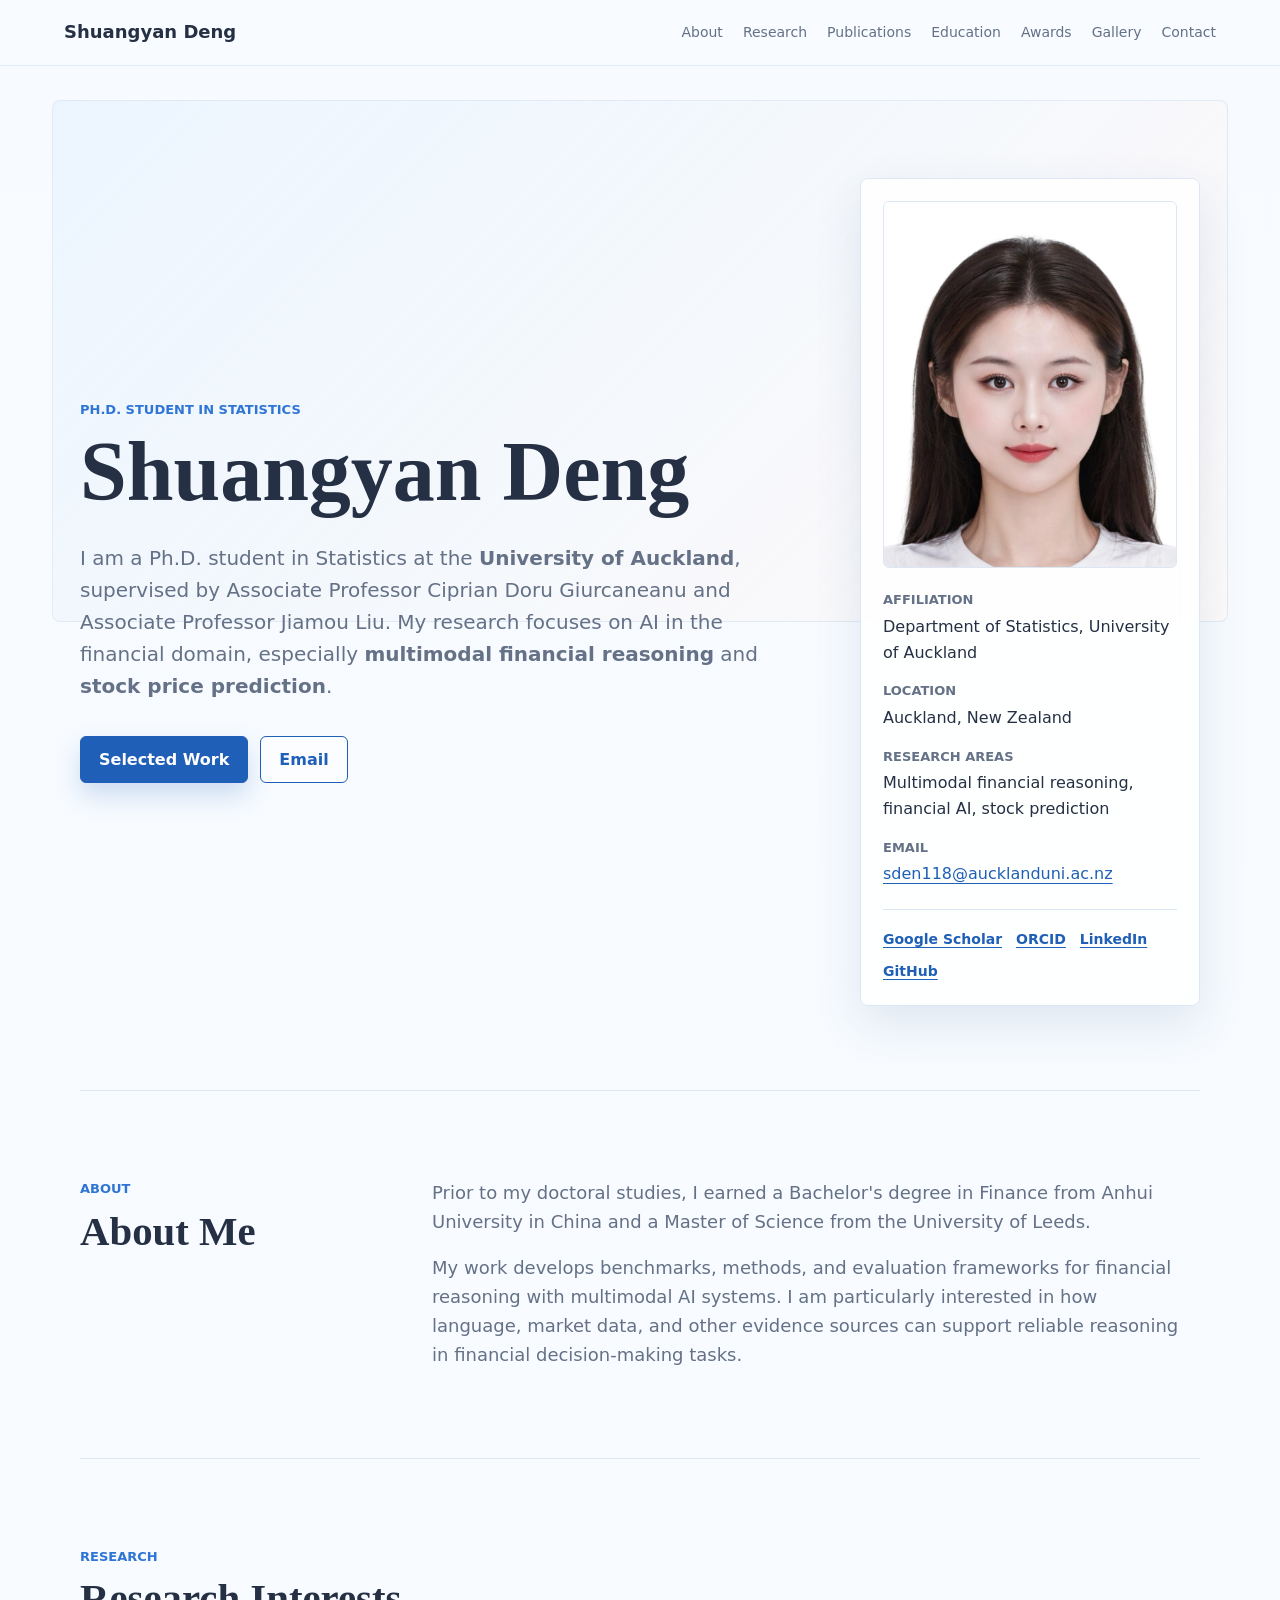
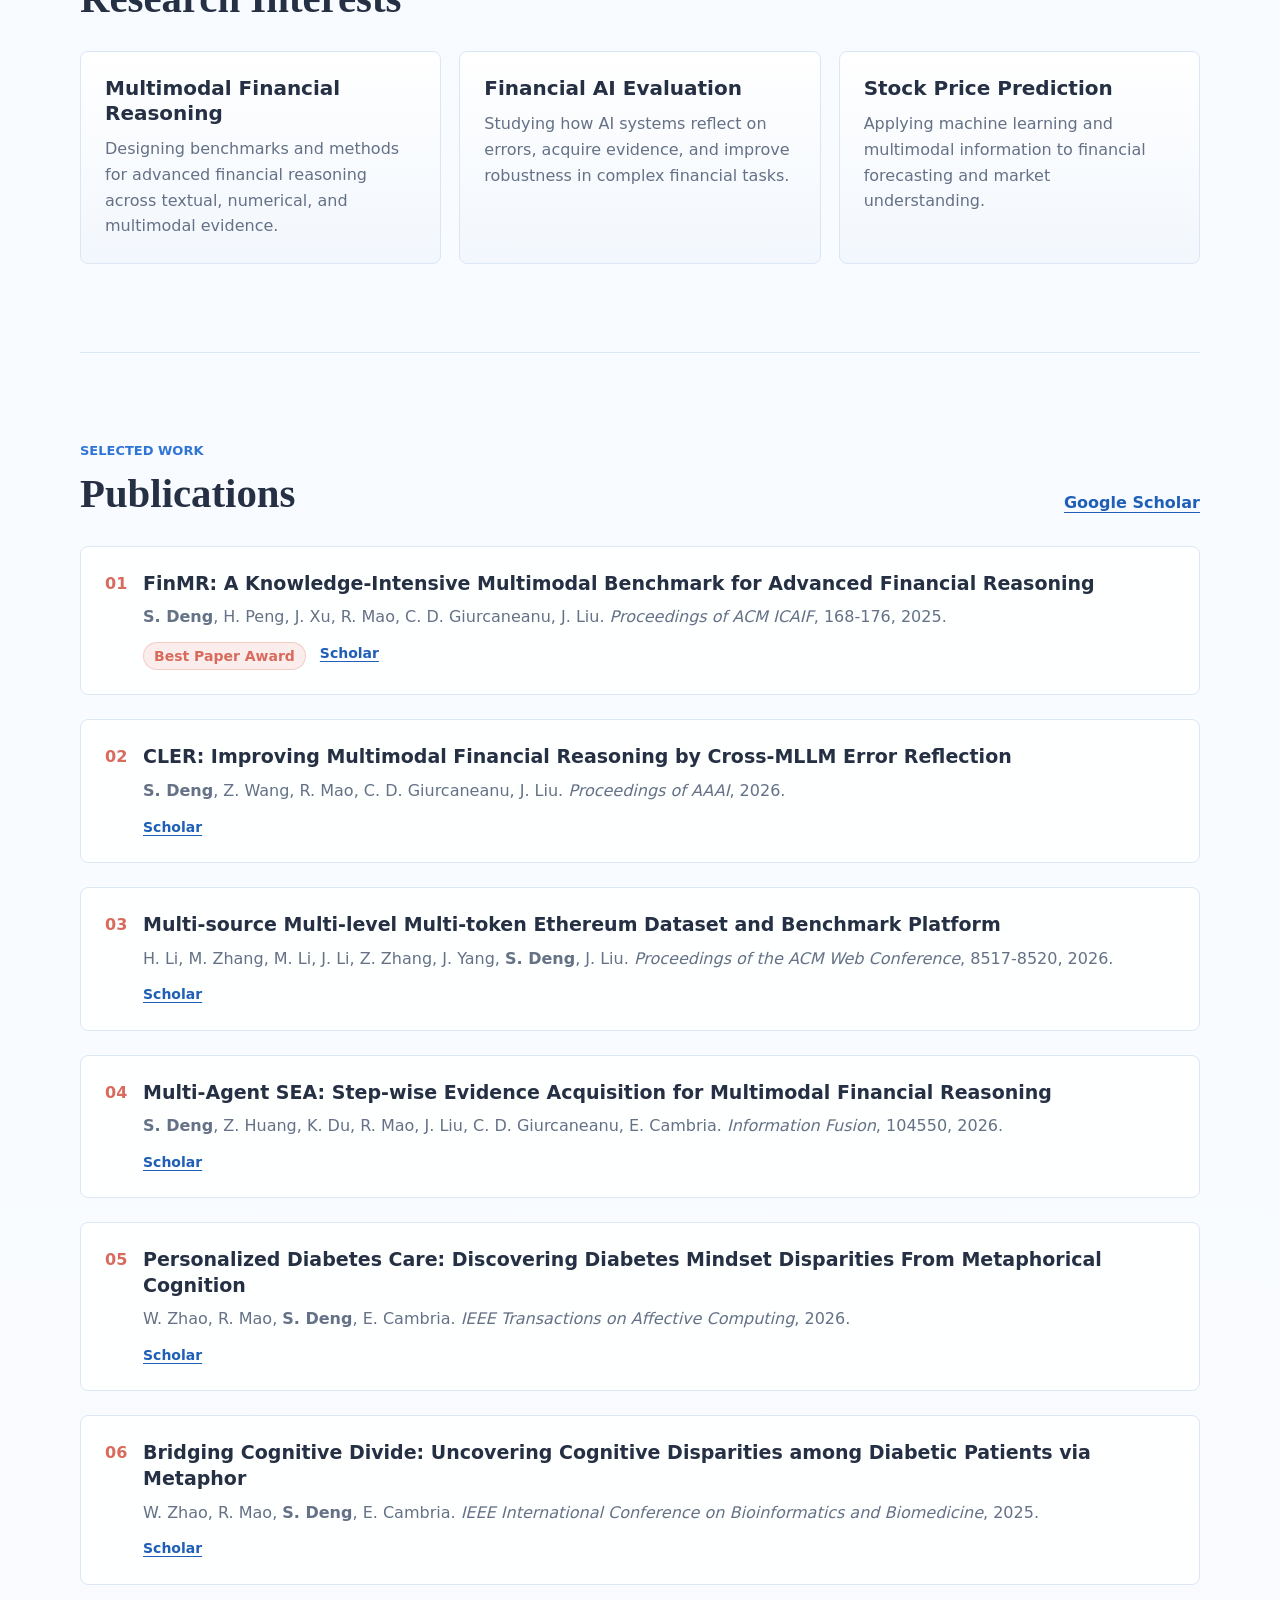
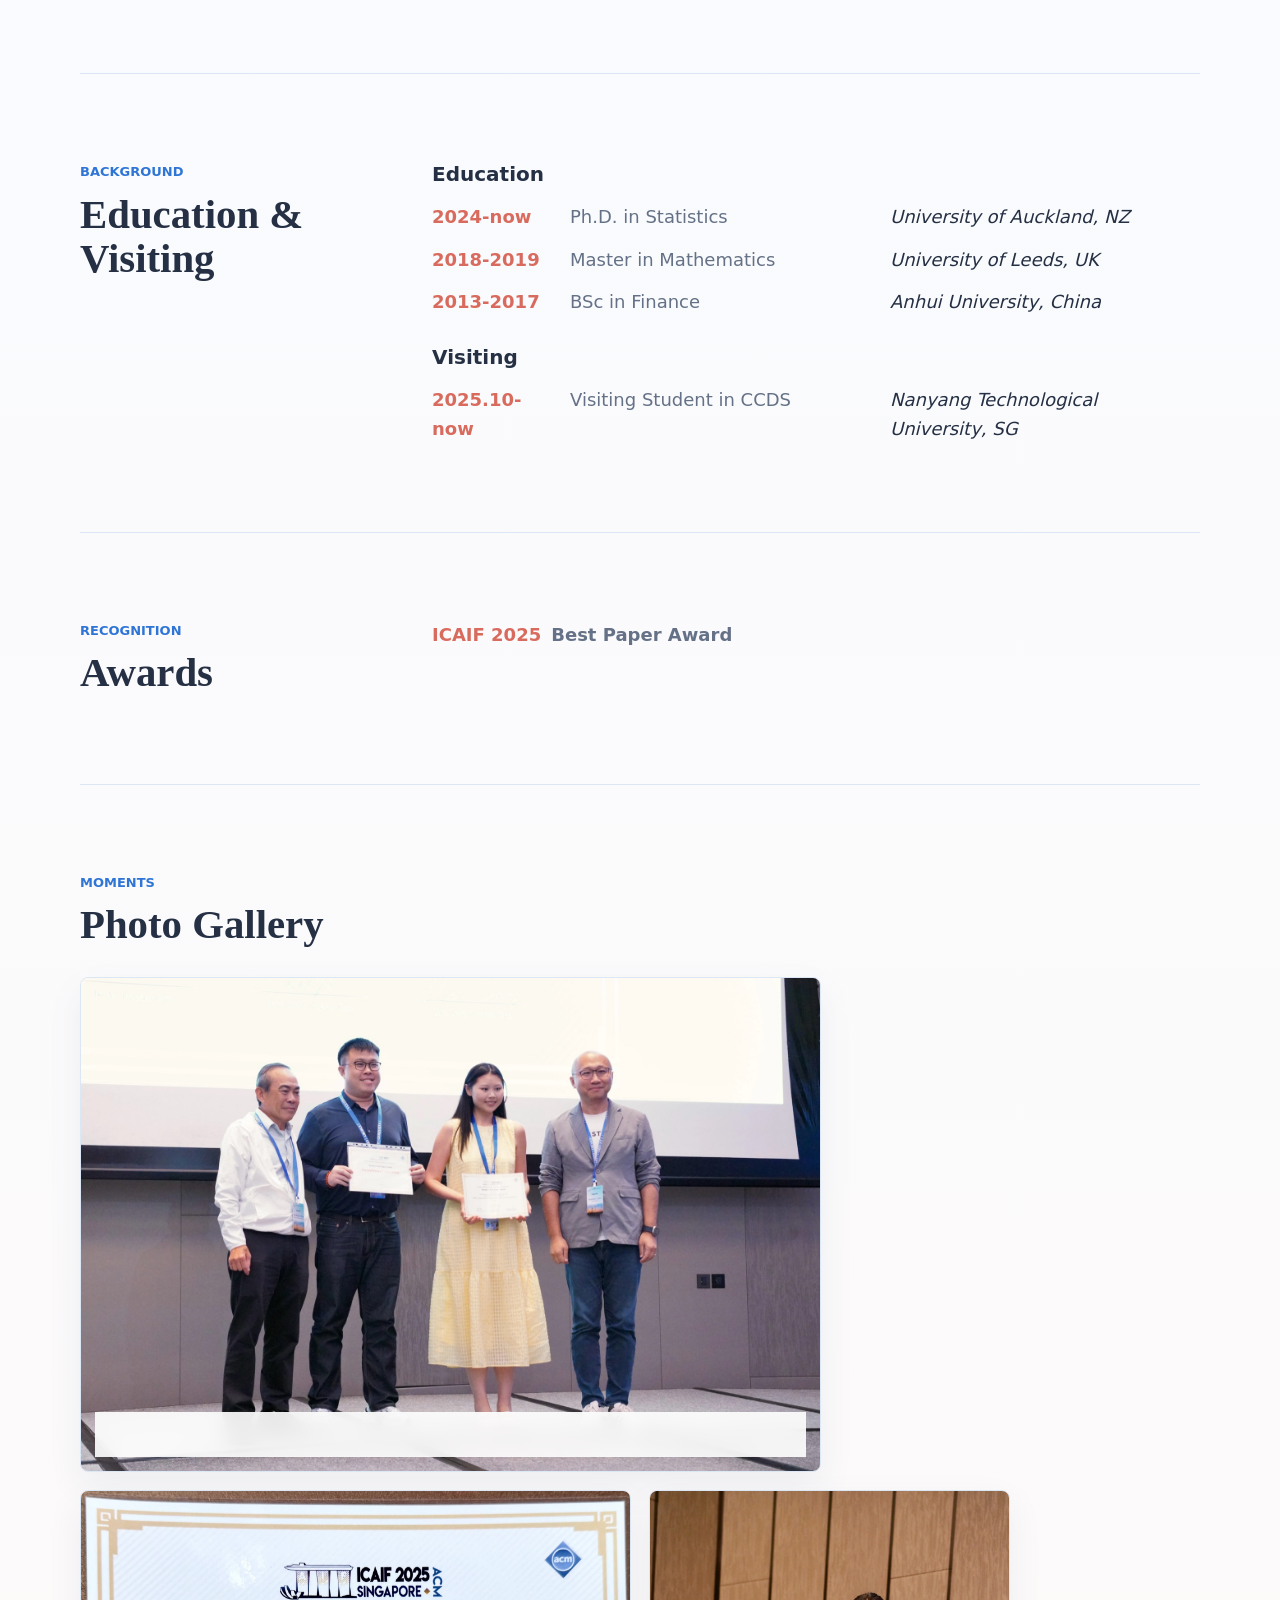
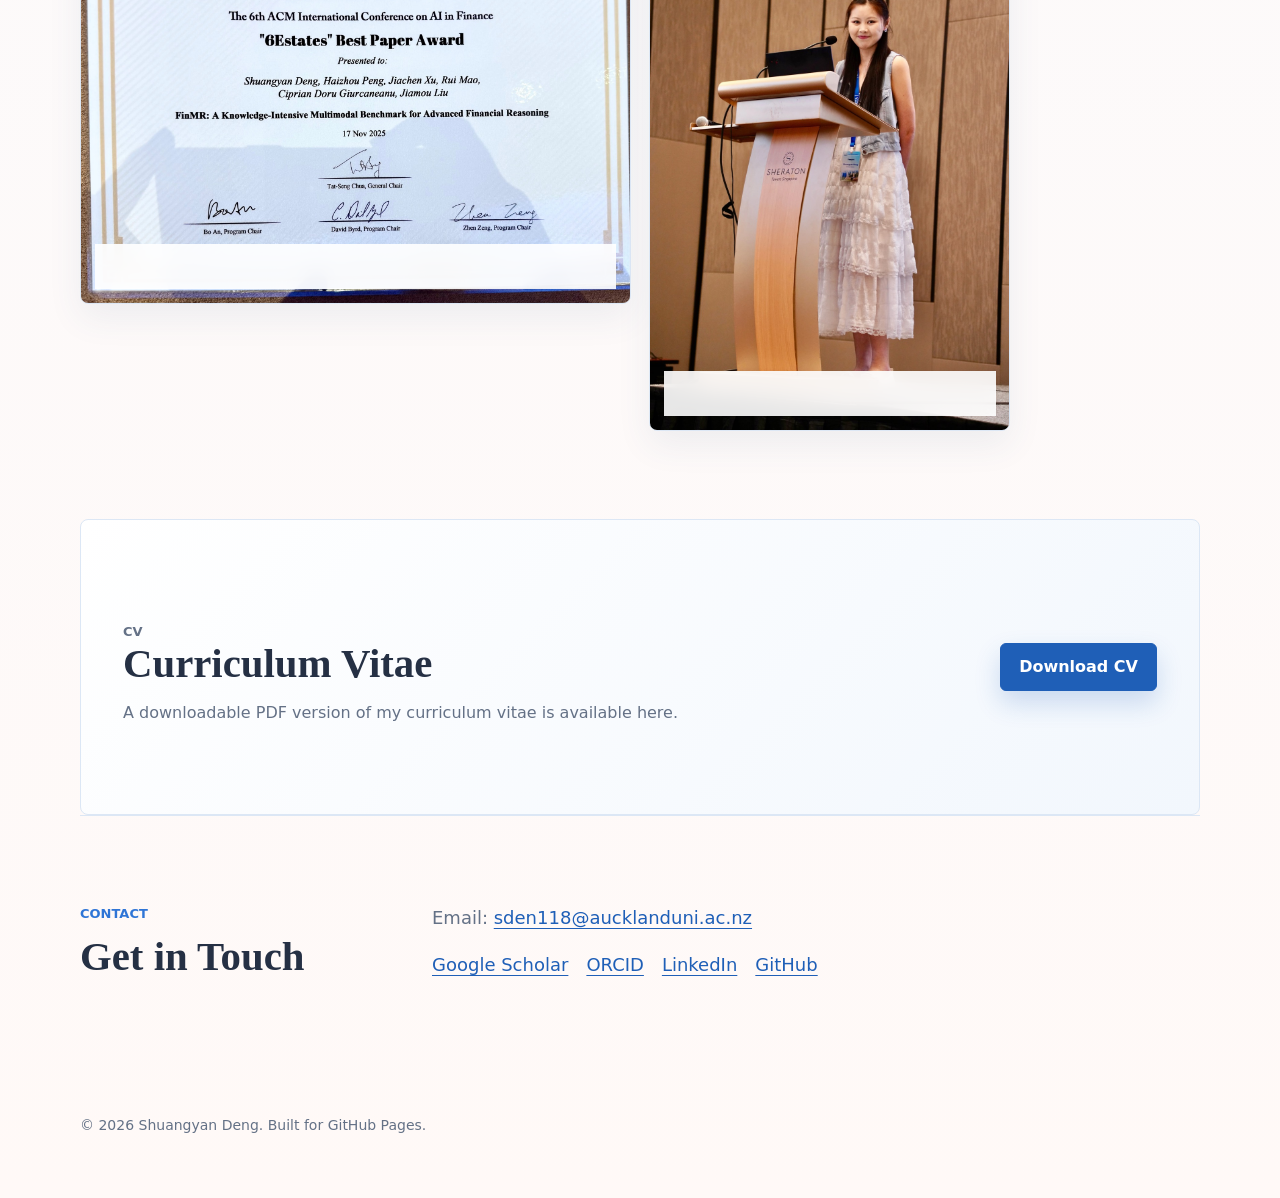
==== index.html @ 6754bdc7 "Add downloadable CV" ====
<!doctype html>
<html lang="en">
  <head>
    <meta charset="utf-8">
    <meta name="viewport" content="width=device-width, initial-scale=1">
    <meta
      name="description"
      content="Academic homepage for Shuangyan Deng, a Ph.D. student in Statistics at the University of Auckland researching multimodal financial reasoning and stock price prediction."
    >
    <meta property="og:type" content="website">
    <meta property="og:title" content="Shuangyan Deng | Academic Homepage">
    <meta
      property="og:description"
      content="Research, publications, education, awards, and contact information for Shuangyan Deng."
    >
    <meta name="twitter:card" content="summary">
    <title>Shuangyan Deng | Academic Homepage</title>
    <link rel="stylesheet" href="styles.css?v=20260718-gallery">
  </head>
  <body>
    <a class="skip-link" href="#main">Skip to content</a>

    <header class="site-header">
      <a class="brand" href="#top" aria-label="Back to top">Shuangyan Deng</a>
      <nav class="nav" aria-label="Primary navigation">
        <a href="#about">About</a>
        <a href="#research">Research</a>
        <a href="#publications">Publications</a>
        <a href="#education">Education</a>
        <a href="#awards">Awards</a>
        <a href="#gallery">Gallery</a>
        <a href="#contact">Contact</a>
      </nav>
    </header>

    <main id="main">
      <section id="top" class="hero">
        <div class="hero-text">
          <p class="eyebrow">Ph.D. Student in Statistics</p>
          <h1>Shuangyan Deng</h1>
          <p class="subtitle">
            I am a Ph.D. student in Statistics at the
            <strong>University of Auckland</strong>, supervised by Associate
            Professor Ciprian Doru Giurcaneanu and Associate Professor Jiamou
            Liu. My research focuses on AI in the financial domain, especially
            <strong>multimodal financial reasoning</strong> and
            <strong>stock price prediction</strong>.
          </p>
          <div class="hero-actions" aria-label="Important links">
            <a class="button primary" href="#publications">Selected Work</a>
            <a class="button secondary" href="mailto:sden118@aucklanduni.ac.nz">Email</a>
          </div>
        </div>

        <aside class="profile-card" aria-label="Profile summary">
          <div class="portrait-frame">
            <img class="portrait-image" src="assets/profile.jpg" alt="Shuangyan Deng">
          </div>

          <dl>
            <div>
              <dt>Affiliation</dt>
              <dd>Department of Statistics, University of Auckland</dd>
            </div>
            <div>
              <dt>Location</dt>
              <dd>Auckland, New Zealand</dd>
            </div>
            <div>
              <dt>Research Areas</dt>
              <dd>Multimodal financial reasoning, financial AI, stock prediction</dd>
            </div>
            <div>
              <dt>Email</dt>
              <dd><a href="mailto:sden118@aucklanduni.ac.nz">sden118@aucklanduni.ac.nz</a></dd>
            </div>
          </dl>

          <div class="profile-links" aria-label="Academic profiles">
            <a href="https://scholar.google.com/citations?user=f1wok9gAAAAJ&amp;hl=en">Google Scholar</a>
            <a href="https://orcid.org/0009-0004-4395-2877">ORCID</a>
            <a href="https://www.linkedin.com/in/shuangyan-deng-720510300/">LinkedIn</a>
            <a href="https://github.com/Jennie-Deng">GitHub</a>
          </div>
        </aside>
      </section>

      <section id="about" class="section two-column">
        <div>
          <p class="section-label">About</p>
          <h2>About Me</h2>
        </div>
        <div class="section-copy">
          <p>
            Prior to my doctoral studies, I earned a Bachelor's degree in
            Finance from Anhui University in China and a Master of Science from
            the University of Leeds.
          </p>
          <p>
            My work develops benchmarks, methods, and evaluation frameworks for
            financial reasoning with multimodal AI systems. I am particularly
            interested in how language, market data, and other evidence sources
            can support reliable reasoning in financial decision-making tasks.
          </p>
        </div>
      </section>

      <section id="research" class="section">
        <p class="section-label">Research</p>
        <h2>Research Interests</h2>
        <div class="research-grid">
          <article class="research-item">
            <h3>Multimodal Financial Reasoning</h3>
            <p>
              Designing benchmarks and methods for advanced financial reasoning
              across textual, numerical, and multimodal evidence.
            </p>
          </article>
          <article class="research-item">
            <h3>Financial AI Evaluation</h3>
            <p>
              Studying how AI systems reflect on errors, acquire evidence, and
              improve robustness in complex financial tasks.
            </p>
          </article>
          <article class="research-item">
            <h3>Stock Price Prediction</h3>
            <p>
              Applying machine learning and multimodal information to financial
              forecasting and market understanding.
            </p>
          </article>
        </div>
      </section>

      <section id="publications" class="section">
        <div class="section-heading">
          <div>
            <p class="section-label">Selected Work</p>
            <h2>Publications</h2>
          </div>
          <a class="text-link" href="https://scholar.google.com/citations?user=f1wok9gAAAAJ&amp;hl=en">Google Scholar</a>
        </div>

        <ol class="publication-list">
          <li>
            <p class="pub-title">
              FinMR: A Knowledge-Intensive Multimodal Benchmark for Advanced
              Financial Reasoning
            </p>
            <p class="pub-meta">
              <strong>S. Deng</strong>, H. Peng, J. Xu, R. Mao, C. D.
              Giurcaneanu, J. Liu. <em>Proceedings of ACM ICAIF</em>, 168-176,
              2025.
            </p>
            <p class="pub-links">
              <span class="status-pill">Best Paper Award</span>
              <a href="https://scholar.google.com/citations?user=f1wok9gAAAAJ&amp;hl=en">Scholar</a>
            </p>
          </li>
          <li>
            <p class="pub-title">
              CLER: Improving Multimodal Financial Reasoning by Cross-MLLM
              Error Reflection
            </p>
            <p class="pub-meta">
              <strong>S. Deng</strong>, Z. Wang, R. Mao, C. D. Giurcaneanu,
              J. Liu. <em>Proceedings of AAAI</em>, 2026.
            </p>
            <p class="pub-links">
              <a href="https://scholar.google.com/citations?user=f1wok9gAAAAJ&amp;hl=en">Scholar</a>
            </p>
          </li>
          <li>
            <p class="pub-title">
              Multi-source Multi-level Multi-token Ethereum Dataset and
              Benchmark Platform
            </p>
            <p class="pub-meta">
              H. Li, M. Zhang, M. Li, J. Li, Z. Zhang, J. Yang,
              <strong>S. Deng</strong>, J. Liu.
              <em>Proceedings of the ACM Web Conference</em>, 8517-8520, 2026.
            </p>
            <p class="pub-links">
              <a href="https://scholar.google.com/citations?user=f1wok9gAAAAJ&amp;hl=en">Scholar</a>
            </p>
          </li>
          <li>
            <p class="pub-title">
              Multi-Agent SEA: Step-wise Evidence Acquisition for Multimodal
              Financial Reasoning
            </p>
            <p class="pub-meta">
              <strong>S. Deng</strong>, Z. Huang, K. Du, R. Mao, J. Liu,
              C. D. Giurcaneanu, E. Cambria. <em>Information Fusion</em>,
              104550, 2026.
            </p>
            <p class="pub-links">
              <a href="https://scholar.google.com/citations?user=f1wok9gAAAAJ&amp;hl=en">Scholar</a>
            </p>
          </li>
          <li>
            <p class="pub-title">
              Personalized Diabetes Care: Discovering Diabetes Mindset
              Disparities From Metaphorical Cognition
            </p>
            <p class="pub-meta">
              W. Zhao, R. Mao, <strong>S. Deng</strong>, E. Cambria.
              <em>IEEE Transactions on Affective Computing</em>, 2026.
            </p>
            <p class="pub-links">
              <a href="https://scholar.google.com/citations?user=f1wok9gAAAAJ&amp;hl=en">Scholar</a>
            </p>
          </li>
          <li>
            <p class="pub-title">
              Bridging Cognitive Divide: Uncovering Cognitive Disparities among
              Diabetic Patients via Metaphor
            </p>
            <p class="pub-meta">
              W. Zhao, R. Mao, <strong>S. Deng</strong>, E. Cambria.
              <em>IEEE International Conference on Bioinformatics and
              Biomedicine</em>, 2025.
            </p>
            <p class="pub-links">
              <a href="https://scholar.google.com/citations?user=f1wok9gAAAAJ&amp;hl=en">Scholar</a>
            </p>
          </li>
        </ol>
      </section>

      <section id="education" class="section two-column">
        <div>
          <p class="section-label">Background</p>
          <h2>Education & Visiting</h2>
        </div>
        <div class="section-copy">
          <h3>Education</h3>
          <ul class="credential-list">
            <li>
              <span class="credential-year">2024-now</span>
              <span>Ph.D. in Statistics</span>
              <span>University of Auckland, NZ</span>
            </li>
            <li>
              <span class="credential-year">2018-2019</span>
              <span>Master in Mathematics</span>
              <span>University of Leeds, UK</span>
            </li>
            <li>
              <span class="credential-year">2013-2017</span>
              <span>BSc in Finance</span>
              <span>Anhui University, China</span>
            </li>
          </ul>

          <h3 class="subsection-heading">Visiting</h3>
          <ul class="credential-list">
            <li>
              <span class="credential-year">2025.10-now</span>
              <span>Visiting Student in CCDS</span>
              <span>Nanyang Technological University, SG</span>
            </li>
          </ul>
        </div>
      </section>

      <section id="awards" class="section two-column">
        <div>
          <p class="section-label">Recognition</p>
          <h2>Awards</h2>
        </div>
        <div class="section-copy">
          <ul class="award-list">
            <li>
              <span>ICAIF 2025</span>
              <strong>Best Paper Award</strong>
            </li>
          </ul>
        </div>
      </section>

      <section id="gallery" class="section">
        <div class="section-heading">
          <div>
            <p class="section-label">Moments</p>
            <h2>Photo Gallery</h2>
          </div>
        </div>

        <div class="gallery-grid">
          <figure class="gallery-item gallery-item-wide">
            <img
              src="assets/gallery/icaif-2025-award.jpg"
              alt="Shuangyan Deng receiving the ICAIF 2025 Best Paper Award certificate on stage"
              loading="lazy"
            >
            <figcaption>
              ICAIF 2025 Best Paper Award ceremony in Singapore.
            </figcaption>
          </figure>
          <figure class="gallery-item">
            <img
              src="assets/gallery/icaif-2025-certificate.jpg"
              alt="ICAIF 2025 Best Paper Award certificate for FinMR"
              loading="lazy"
            >
            <figcaption>
              Best Paper Award certificate for FinMR.
            </figcaption>
          </figure>
          <figure class="gallery-item gallery-item-tall">
            <img
              src="assets/gallery/icaif-2025-presentation.jpg"
              alt="Shuangyan Deng presenting at ICAIF 2025"
              loading="lazy"
            >
            <figcaption>
              Presenting research at ICAIF 2025.
            </figcaption>
          </figure>
        </div>
      </section>

      <section id="cv" class="section callout">
        <div>
          <p class="section-label">CV</p>
          <h2>Curriculum Vitae</h2>
          <p>
            A downloadable PDF version of my curriculum vitae is available here.
          </p>
        </div>
        <a class="button primary" href="CV.pdf">Download CV</a>
      </section>

      <section id="contact" class="section two-column">
        <div>
          <p class="section-label">Contact</p>
          <h2>Get in Touch</h2>
        </div>
        <div class="section-copy">
          <p>
            Email:
            <a href="mailto:sden118@aucklanduni.ac.nz">sden118@aucklanduni.ac.nz</a>
          </p>
          <p class="contact-links">
            <a href="https://scholar.google.com/citations?user=f1wok9gAAAAJ&amp;hl=en">Google Scholar</a>
            <a href="https://orcid.org/0009-0004-4395-2877">ORCID</a>
            <a href="https://www.linkedin.com/in/shuangyan-deng-720510300/">LinkedIn</a>
            <a href="https://github.com/Jennie-Deng">GitHub</a>
          </p>
        </div>
      </section>
    </main>

    <footer class="site-footer">
      <p>&copy; 2026 Shuangyan Deng. Built for GitHub Pages.</p>
    </footer>
  </body>
</html>
---- styles.css ----
:root {
  --bg: #f8fbff;
  --surface: #ffffff;
  --surface-soft: #f2f7fd;
  --surface-muted: #e8f1fb;
  --text: #253044;
  --muted: #647186;
  --accent: #2f75d6;
  --accent-dark: #1f5fb7;
  --accent-warm: #d86b5d;
  --line: #dce7f5;
  --shadow: 0 18px 48px rgba(45, 83, 130, 0.12);
  --display-font: Georgia, "Times New Roman", ui-serif, serif;
}

* {
  box-sizing: border-box;
}

html {
  scroll-behavior: smooth;
}

body {
  margin: 0;
  background:
    linear-gradient(180deg, #f7fbff 0%, var(--bg) 45%, #fff9f7 100%);
  color: var(--text);
  font-family:
    Inter, ui-sans-serif, system-ui, -apple-system, BlinkMacSystemFont, "Segoe UI",
    sans-serif;
  line-height: 1.6;
}

a {
  color: var(--accent-dark);
  text-decoration-thickness: 0.08em;
  text-underline-offset: 0.22em;
}

a:hover {
  color: var(--accent);
}

.skip-link {
  position: absolute;
  left: 16px;
  top: -48px;
  z-index: 20;
  padding: 10px 14px;
  background: var(--accent-dark);
  border-radius: 6px;
  color: #ffffff;
  font-weight: 700;
  text-decoration: none;
}

.skip-link:focus {
  top: 14px;
}

.site-header {
  position: sticky;
  top: 0;
  z-index: 10;
  display: flex;
  align-items: center;
  justify-content: space-between;
  gap: 24px;
  padding: 18px clamp(20px, 5vw, 72px);
  background: rgba(248, 251, 255, 0.92);
  border-bottom: 1px solid rgba(220, 231, 245, 0.86);
  backdrop-filter: blur(16px);
}

.brand {
  color: var(--text);
  font-size: 18px;
  font-weight: 750;
  text-decoration: none;
}

.nav {
  display: flex;
  flex-wrap: wrap;
  justify-content: flex-end;
  gap: 8px 20px;
  font-size: 14px;
}

.nav a {
  color: var(--muted);
  border-radius: 6px;
  padding: 2px 0;
  text-decoration: none;
}

.nav a:hover {
  color: var(--text);
}

main {
  width: min(1120px, calc(100% - 40px));
  margin: 0 auto;
}

.hero {
  position: relative;
  display: grid;
  grid-template-columns: minmax(0, 1fr) 340px;
  gap: clamp(28px, 6vw, 72px);
  align-items: center;
  min-height: calc(100vh - 70px);
  padding: clamp(56px, 10vw, 112px) 0 clamp(44px, 8vw, 84px);
}

.hero::before {
  position: absolute;
  inset: 34px -28px auto -28px;
  z-index: -1;
  height: min(520px, calc(100% - 68px));
  background:
    linear-gradient(135deg, rgba(235, 245, 255, 0.94), rgba(255, 249, 247, 0.72));
  border: 1px solid rgba(220, 231, 245, 0.78);
  border-radius: 8px;
  content: "";
}

.hero-text {
  max-width: 720px;
}

.eyebrow,
.section-label {
  margin: 0 0 10px;
  color: var(--accent);
  font-size: 13px;
  font-weight: 780;
  letter-spacing: 0;
  text-transform: uppercase;
}

h1,
h2,
h3,
p {
  overflow-wrap: break-word;
}

h1 {
  margin: 0;
  font-family: var(--display-font);
  font-size: 5.25rem;
  font-weight: 650;
  line-height: 0.98;
  letter-spacing: 0;
}

h2 {
  margin: 0;
  font-family: var(--display-font);
  font-size: 2.55rem;
  font-weight: 650;
  line-height: 1.08;
  letter-spacing: 0;
}

h3 {
  margin: 0 0 10px;
  font-size: 20px;
  line-height: 1.25;
}

.subtitle {
  max-width: 720px;
  margin: 28px 0 0;
  color: var(--muted);
  font-size: 1.25rem;
}

.hero-actions {
  display: flex;
  flex-wrap: wrap;
  gap: 12px;
  margin-top: 34px;
}

.button {
  display: inline-flex;
  align-items: center;
  justify-content: center;
  min-height: 44px;
  padding: 10px 18px;
  border: 1px solid var(--accent-dark);
  border-radius: 6px;
  font-weight: 720;
  text-decoration: none;
}

.button.primary {
  background: var(--accent-dark);
  color: #ffffff;
  box-shadow: 0 12px 26px rgba(31, 95, 183, 0.2);
}

.button.primary:hover {
  background: var(--accent);
  border-color: var(--accent);
  color: #ffffff;
}

.button.secondary {
  background: rgba(255, 255, 255, 0.56);
  color: var(--accent-dark);
}

.button.secondary:hover {
  border-color: var(--accent);
  color: var(--accent);
}

.profile-card {
  padding: 22px;
  background: rgba(255, 255, 255, 0.86);
  border: 1px solid var(--line);
  border-radius: 8px;
  box-shadow: var(--shadow);
  backdrop-filter: blur(10px);
}

.portrait-placeholder,
.portrait-frame {
  width: 100%;
  aspect-ratio: 4 / 5;
  margin-bottom: 22px;
  border: 1px solid var(--line);
  border-radius: 6px;
}

.portrait-frame {
  overflow: hidden;
  background: var(--surface-soft);
  box-shadow: inset 0 0 0 8px rgba(255, 255, 255, 0.62);
}

.portrait-placeholder {
  display: grid;
  place-items: center;
  background:
    linear-gradient(135deg, rgba(47, 117, 214, 0.14), rgba(216, 107, 93, 0.12)),
    var(--surface-muted);
  color: var(--accent-dark);
  font-size: 42px;
  font-weight: 800;
}

.portrait-image {
  display: block;
  width: 100%;
  height: 100%;
  object-fit: cover;
  object-position: center 18%;
}

dl {
  display: grid;
  gap: 16px;
  margin: 0;
}

dt {
  color: var(--muted);
  font-size: 13px;
  font-weight: 760;
  text-transform: uppercase;
}

dd {
  margin: 3px 0 0;
}

.profile-links {
  display: flex;
  flex-wrap: wrap;
  gap: 10px 14px;
  margin-top: 22px;
  padding-top: 18px;
  border-top: 1px solid var(--line);
  font-size: 14px;
  font-weight: 720;
}

.section {
  padding: clamp(52px, 8vw, 88px) 0;
  border-top: 1px solid var(--line);
}

.two-column {
  display: grid;
  grid-template-columns: 280px minmax(0, 1fr);
  gap: clamp(24px, 6vw, 72px);
}

.section-copy {
  max-width: 760px;
  color: var(--muted);
  font-size: 18px;
}

.section-copy p:first-child {
  margin-top: 0;
}

.section-copy p:last-child {
  margin-bottom: 0;
}

.section-copy h3 {
  margin: 0 0 16px;
  color: var(--text);
}

.subsection-heading {
  padding-top: 28px;
}

.section-heading {
  display: flex;
  align-items: flex-end;
  justify-content: space-between;
  gap: 24px;
  margin-bottom: 30px;
}

.text-link {
  font-weight: 720;
  white-space: nowrap;
}

.research-grid {
  display: grid;
  grid-template-columns: repeat(3, minmax(0, 1fr));
  gap: 18px;
  margin-top: 30px;
}

.research-item {
  min-height: 190px;
  padding: 24px;
  background: linear-gradient(180deg, #ffffff 0%, var(--surface-soft) 100%);
  border: 1px solid var(--line);
  border-radius: 8px;
}

.research-item p {
  margin: 0;
  color: var(--muted);
}

.publication-list {
  display: grid;
  gap: 24px;
  margin: 0;
  padding: 0;
  list-style: none;
  counter-reset: publications;
}

.publication-list li {
  position: relative;
  padding: 24px 24px 24px 62px;
  background: rgba(255, 255, 255, 0.9);
  border: 1px solid var(--line);
  border-radius: 8px;
  counter-increment: publications;
}

.publication-list li::before {
  position: absolute;
  top: 24px;
  left: 24px;
  color: var(--accent-warm);
  font-weight: 800;
  content: counter(publications, decimal-leading-zero);
}

.pub-title {
  margin: 0 0 8px;
  font-size: 19px;
  font-weight: 760;
  line-height: 1.35;
}

.pub-meta {
  margin: 0;
  color: var(--muted);
}

.pub-links {
  display: flex;
  flex-wrap: wrap;
  gap: 14px;
  margin: 12px 0 0;
  font-size: 14px;
  font-weight: 720;
}

.status-pill {
  display: inline-flex;
  align-items: center;
  min-height: 24px;
  padding: 2px 10px;
  background: rgba(216, 107, 93, 0.12);
  border: 1px solid rgba(216, 107, 93, 0.24);
  border-radius: 999px;
  color: var(--accent-warm);
}

.credential-list,
.award-list {
  display: grid;
  gap: 14px;
  margin: 0;
  padding: 0;
  list-style: none;
}

.credential-list li {
  display: grid;
  grid-template-columns: 120px minmax(180px, 1fr) minmax(220px, 1fr);
  gap: 18px;
  align-items: baseline;
}

.credential-year {
  color: var(--accent-warm);
  font-weight: 800;
}

.credential-list li span:last-child {
  color: var(--text);
  font-style: italic;
}

.award-list li {
  display: flex;
  flex-wrap: wrap;
  gap: 10px;
  align-items: baseline;
}

.award-list span {
  color: var(--accent-warm);
  font-weight: 800;
}

.contact-links {
  display: flex;
  flex-wrap: wrap;
  gap: 10px 18px;
}

.gallery-grid {
  display: grid;
  grid-template-columns: repeat(6, minmax(0, 1fr));
  gap: 18px;
  margin-top: 30px;
}

.gallery-item {
  position: relative;
  grid-column: span 3;
  min-height: 310px;
  margin: 0;
  overflow: hidden;
  background: var(--surface);
  border: 1px solid var(--line);
  border-radius: 8px;
  box-shadow: 0 14px 34px rgba(45, 83, 130, 0.08);
}

.gallery-item-wide {
  grid-column: span 4;
}

.gallery-item-tall {
  grid-column: span 2;
  grid-row: span 2;
}

.gallery-item img {
  display: block;
  width: 100%;
  height: 100%;
  min-height: 310px;
  object-fit: cover;
}

.gallery-item-wide img {
  object-position: center 42%;
}

.gallery-item-tall img {
  object-position: center 38%;
}

.gallery-item figcaption {
  position: absolute;
  right: 14px;
  bottom: 14px;
  left: 14px;
  padding: 10px 12px;
  background: rgba(255, 255, 255, 0.9);
  border: 1px solid rgba(220, 231, 245, 0.88);
  border-radius: 6px;
  color: var(--text);
  font-size: 14px;
  font-weight: 720;
  backdrop-filter: blur(10px);
}

.timeline-list {
  display: grid;
  gap: 12px;
  margin: 0;
  padding: 0;
  list-style: none;
}

.timeline-list li {
  display: grid;
  grid-template-columns: 72px minmax(0, 1fr);
  gap: 14px;
}

.timeline-year {
  color: var(--accent-warm);
  font-weight: 800;
}

.callout {
  display: flex;
  align-items: center;
  justify-content: space-between;
  gap: 28px;
  padding-right: clamp(20px, 4vw, 42px);
  padding-left: clamp(20px, 4vw, 42px);
  background: linear-gradient(135deg, #ffffff 0%, var(--surface-soft) 100%);
  border: 1px solid var(--line);
  border-radius: 8px;
}

.callout p {
  max-width: 660px;
  margin: 14px 0 0;
  color: var(--muted);
}

code {
  padding: 0.08em 0.28em;
  background: var(--surface-muted);
  border-radius: 4px;
  font-size: 0.92em;
}

.site-footer {
  width: min(1120px, calc(100% - 40px));
  margin: 0 auto;
  padding: 32px 0 48px;
  color: var(--muted);
  font-size: 14px;
}

@media (max-width: 860px) {
  .site-header {
    align-items: flex-start;
    flex-direction: column;
  }

  .nav {
    justify-content: flex-start;
  }

  .hero,
  .two-column,
  .research-grid,
  .gallery-grid {
    grid-template-columns: 1fr;
  }

  .hero {
    min-height: auto;
  }

  .hero::before {
    inset: 22px -14px auto -14px;
    height: calc(100% - 44px);
  }

  h1 {
    font-size: 4rem;
  }

  h2 {
    font-size: 2.25rem;
  }

  .profile-card {
    max-width: 420px;
  }

  .section-heading,
  .callout {
    align-items: flex-start;
    flex-direction: column;
  }

  .gallery-item,
  .gallery-item-wide,
  .gallery-item-tall {
    grid-column: auto;
    grid-row: auto;
  }

  .gallery-item,
  .gallery-item img {
    min-height: 260px;
  }
}

@media (max-width: 560px) {
  main,
  .site-footer {
    width: min(100% - 28px, 1120px);
  }

  .site-header {
    padding: 16px 14px;
  }

  .nav {
    gap: 8px 14px;
    font-size: 13px;
  }

  h1 {
    font-size: 3.15rem;
  }

  h2 {
    font-size: 2rem;
  }

  .subtitle {
    font-size: 1.08rem;
  }

  .publication-list li {
    padding: 22px;
  }

  .publication-list li::before {
    position: static;
    display: block;
    margin-bottom: 10px;
  }

  .credential-list li {
    grid-template-columns: 1fr;
    gap: 2px;
  }

  .timeline-list li {
    grid-template-columns: 1fr;
    gap: 2px;
  }
}
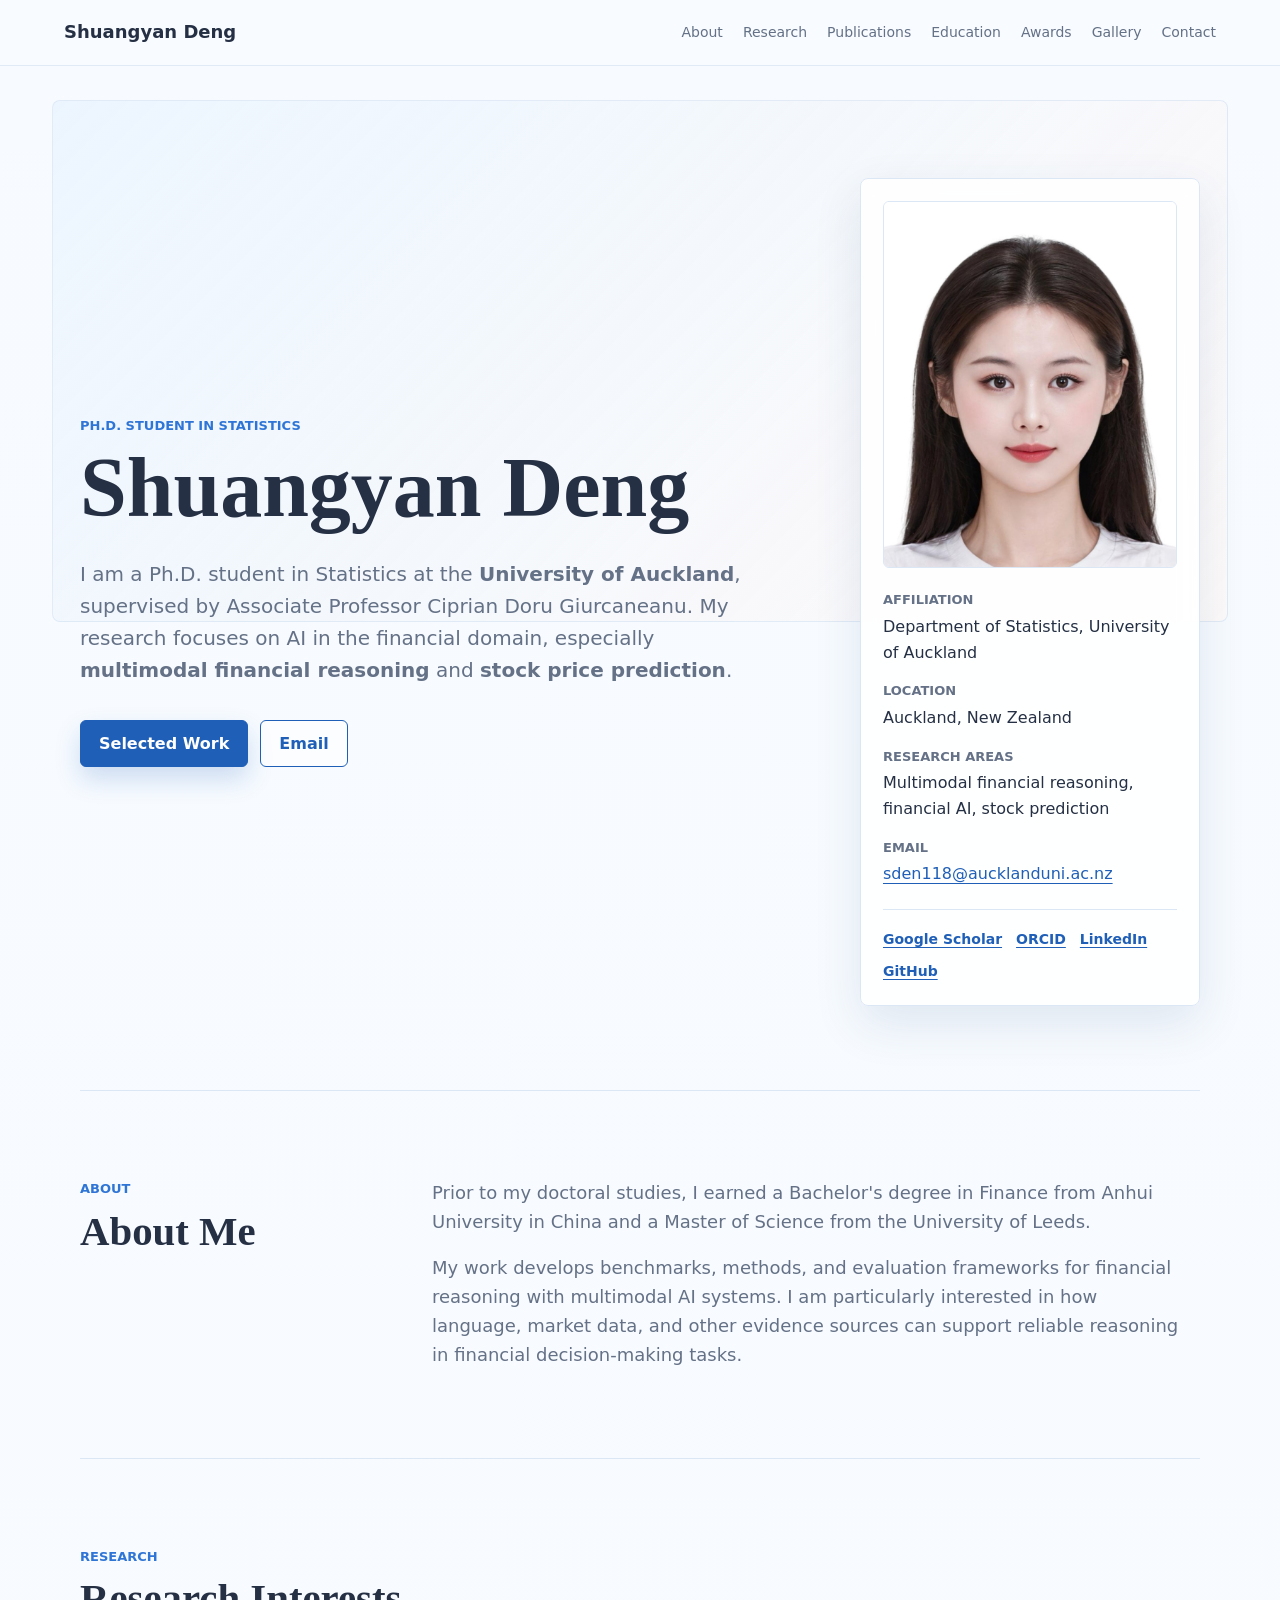
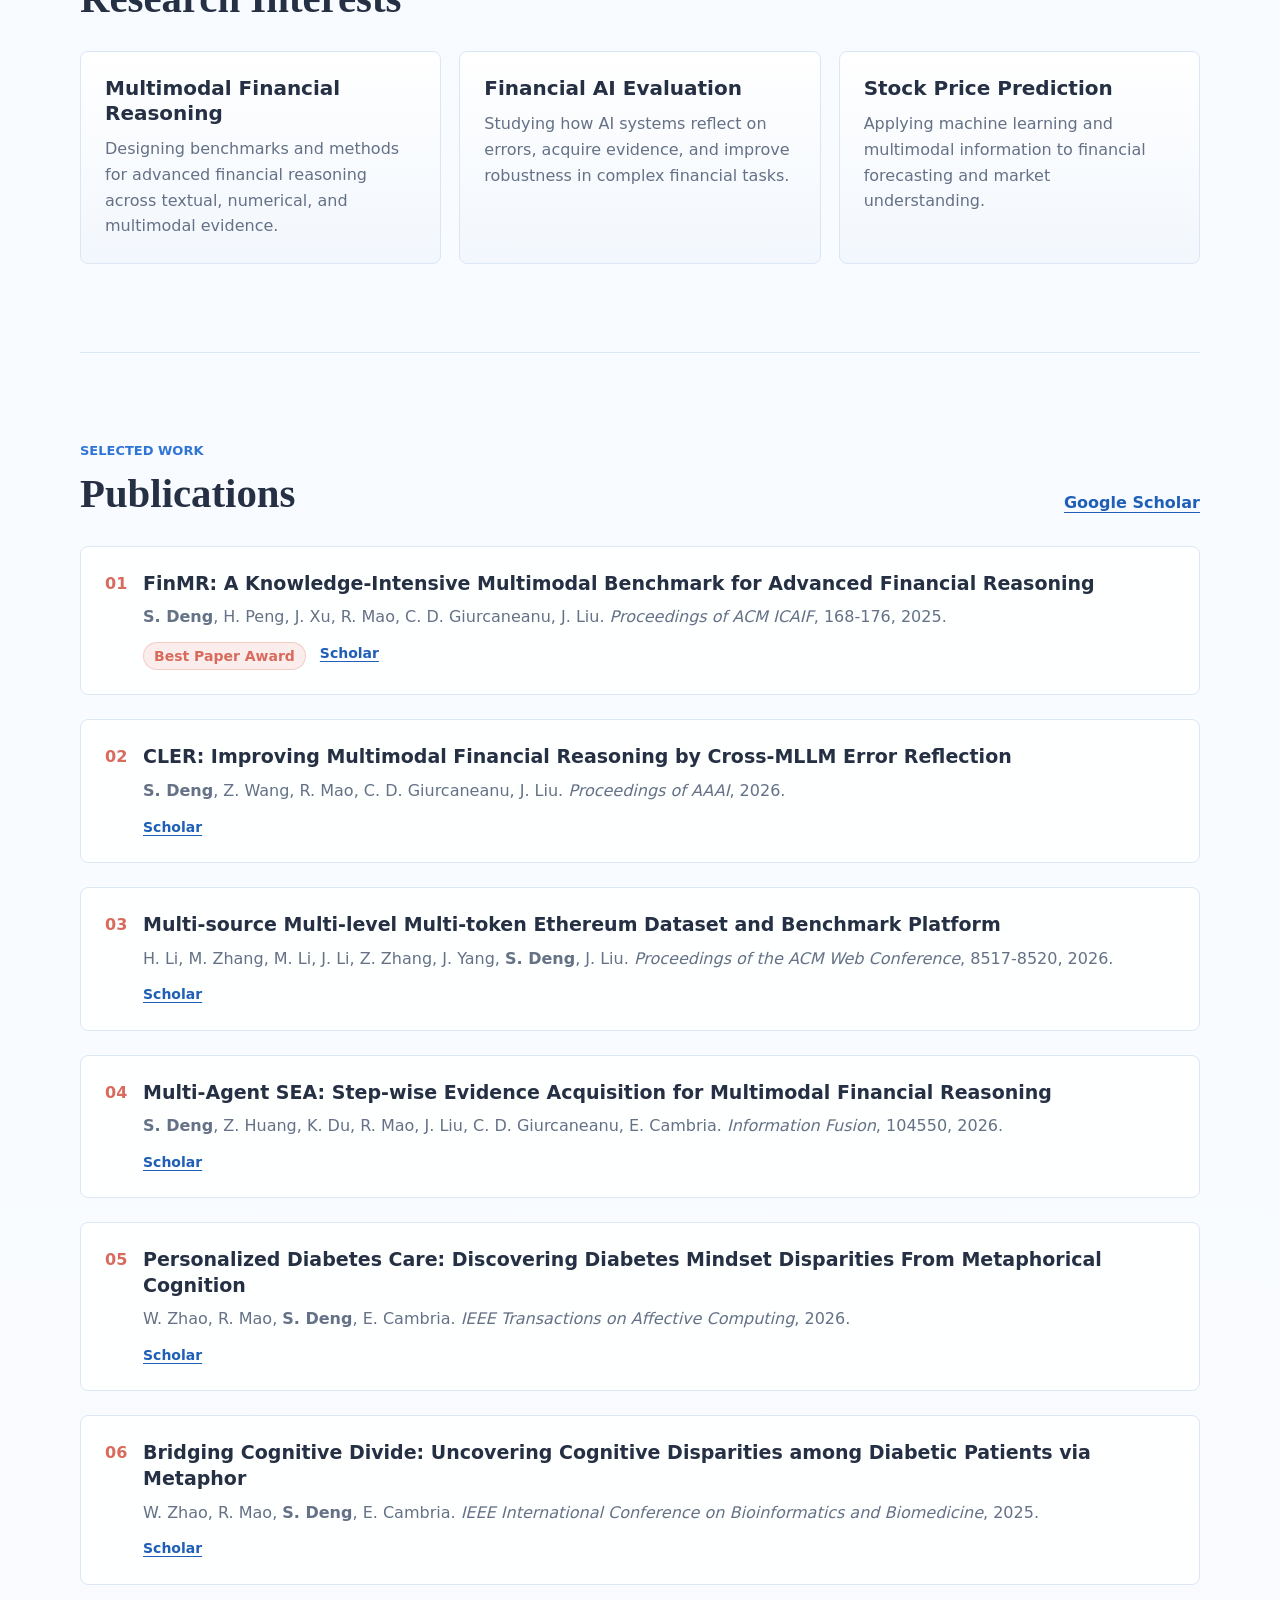
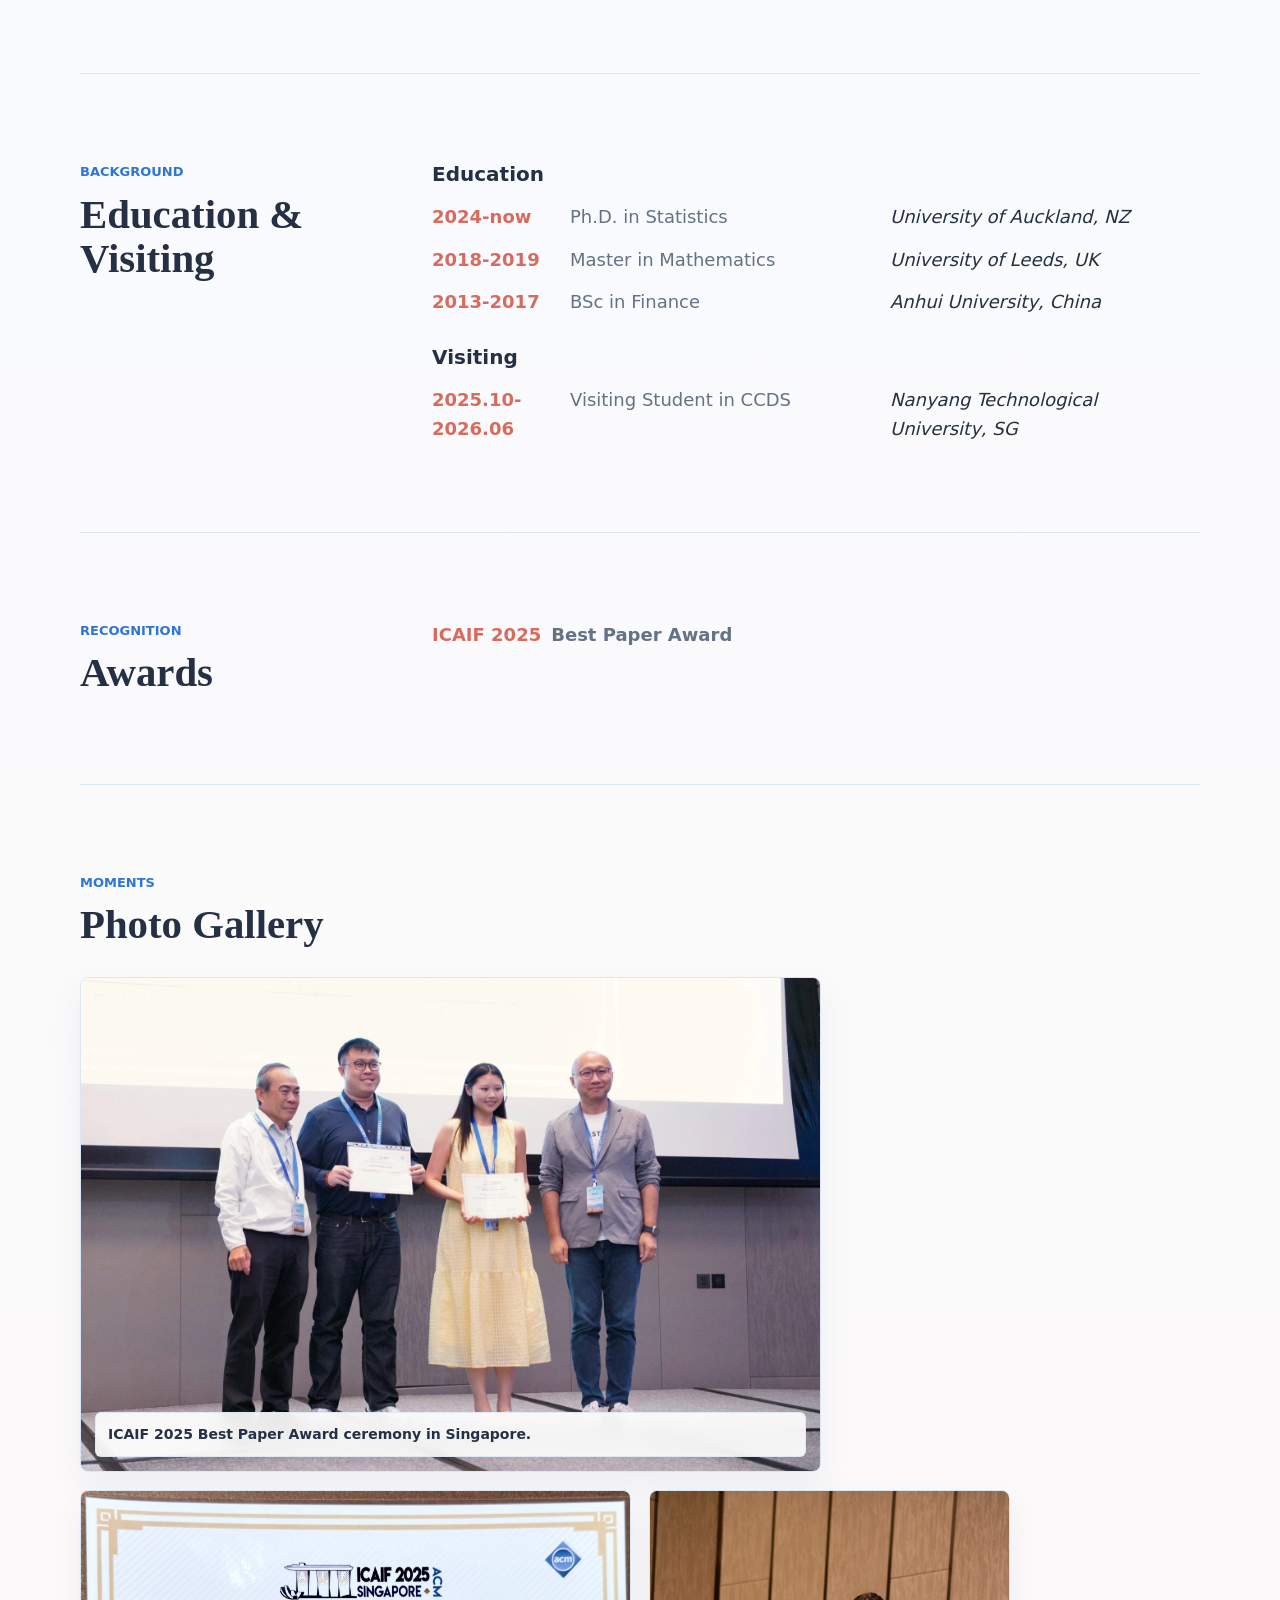
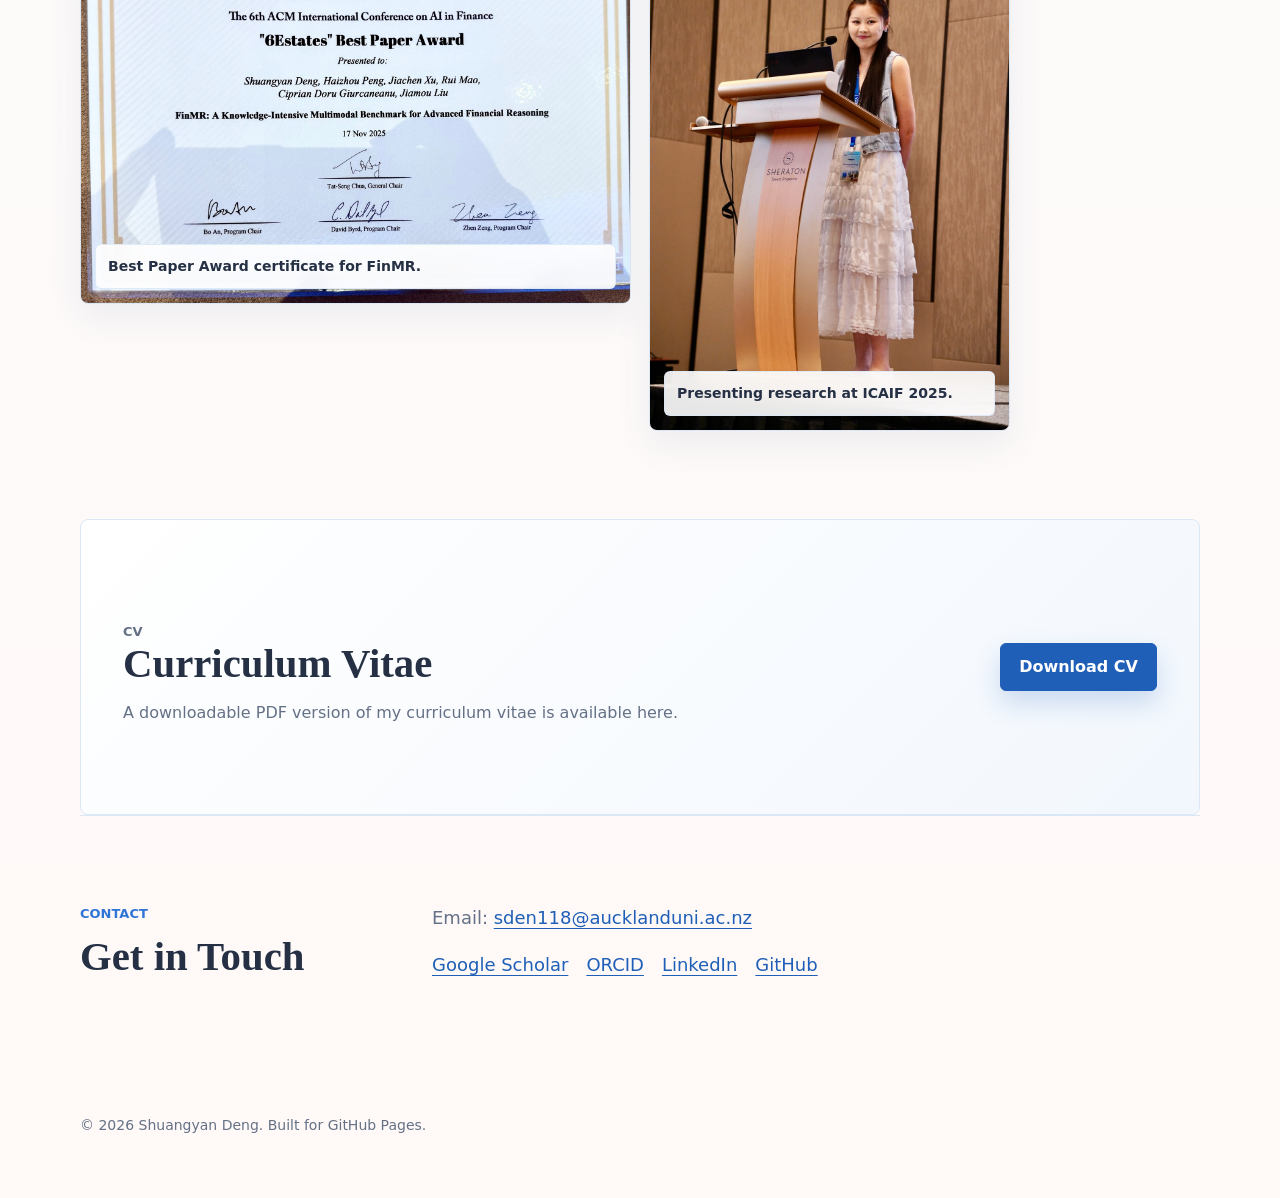
==== commit 49246fb7: "Merge remote updates before CV publish" ====
--- a/index.html
+++ b/index.html
@@ -41,8 +41,7 @@
           <p class="subtitle">
             I am a Ph.D. student in Statistics at the
             <strong>University of Auckland</strong>, supervised by Associate
-            Professor Ciprian Doru Giurcaneanu and Associate Professor Jiamou
-            Liu. My research focuses on AI in the financial domain, especially
+            Professor Ciprian Doru Giurcaneanu. My research focuses on AI in the financial domain, especially
             <strong>multimodal financial reasoning</strong> and
             <strong>stock price prediction</strong>.
           </p>
@@ -257,7 +256,7 @@
           <h3 class="subsection-heading">Visiting</h3>
           <ul class="credential-list">
             <li>
-              <span class="credential-year">2025.10-now</span>
+              <span class="credential-year">2025.10-2026.06</span>
               <span>Visiting Student in CCDS</span>
               <span>Nanyang Technological University, SG</span>
             </li>
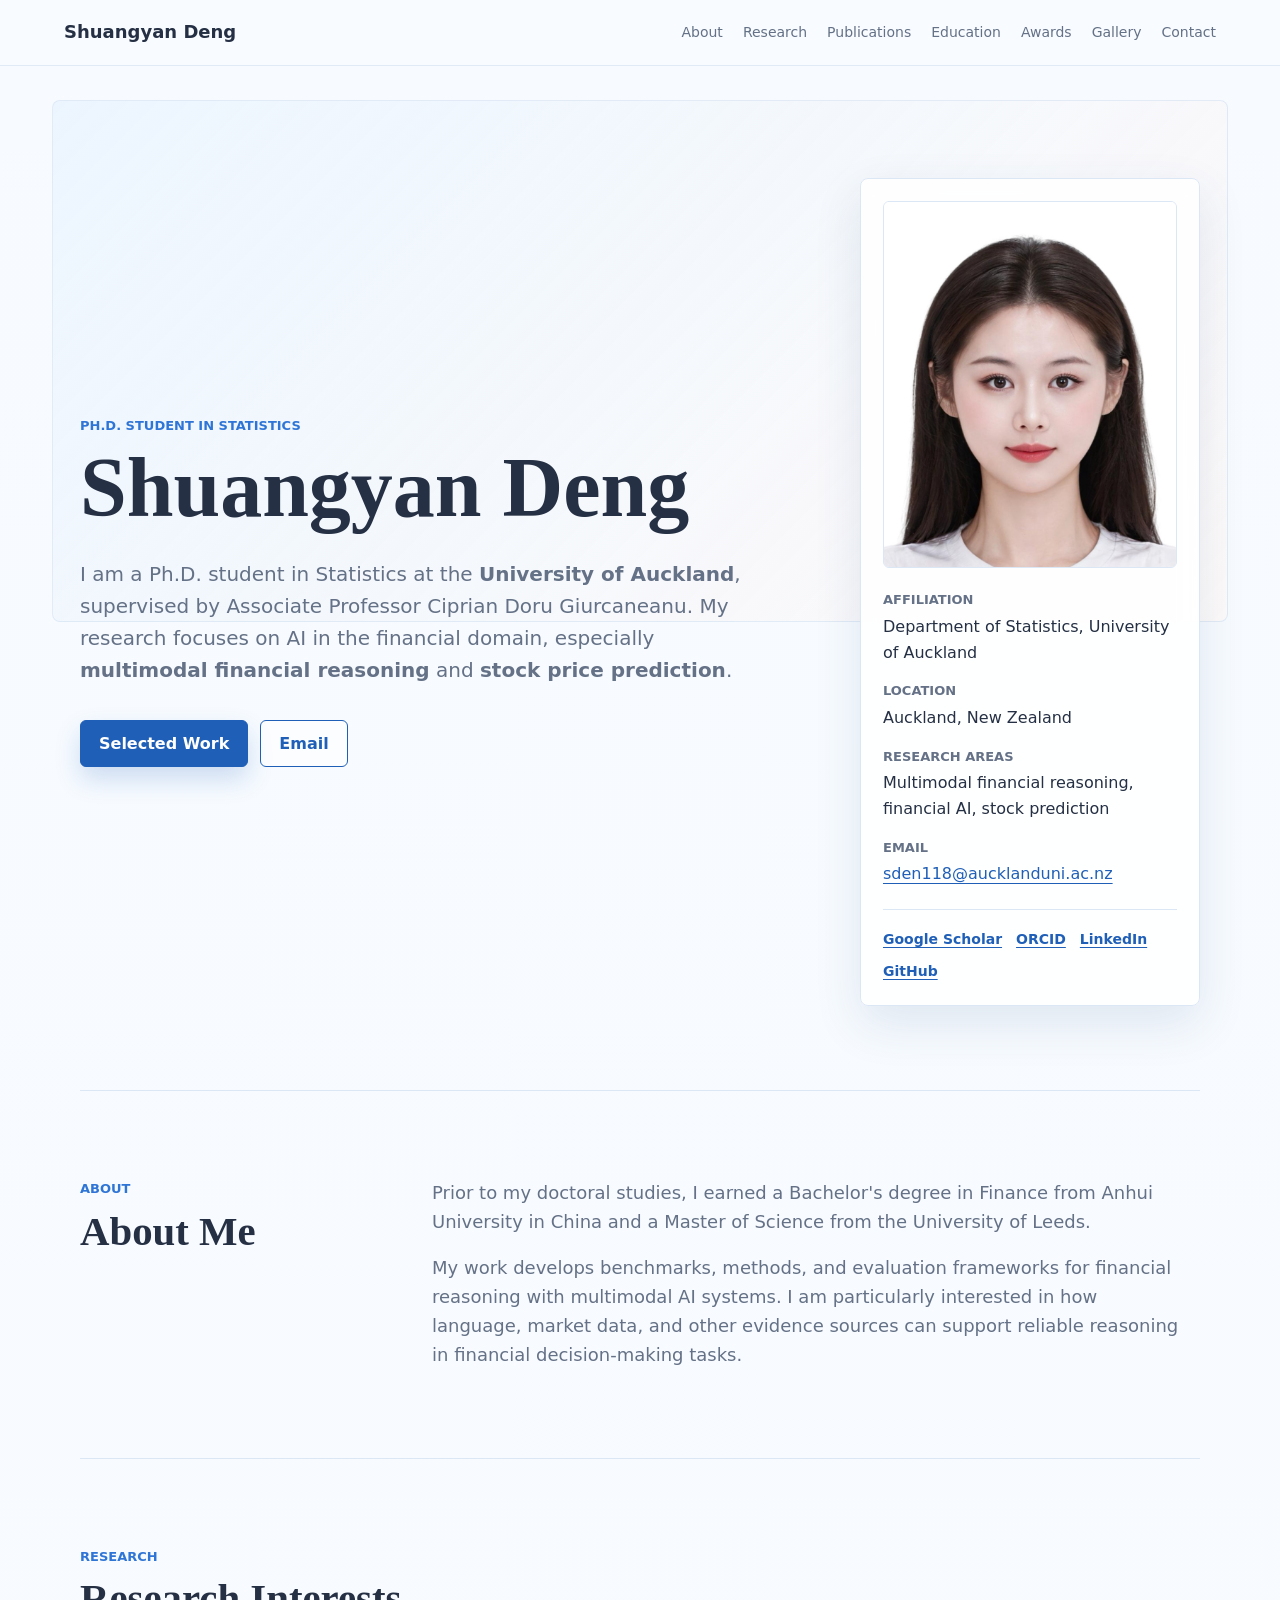
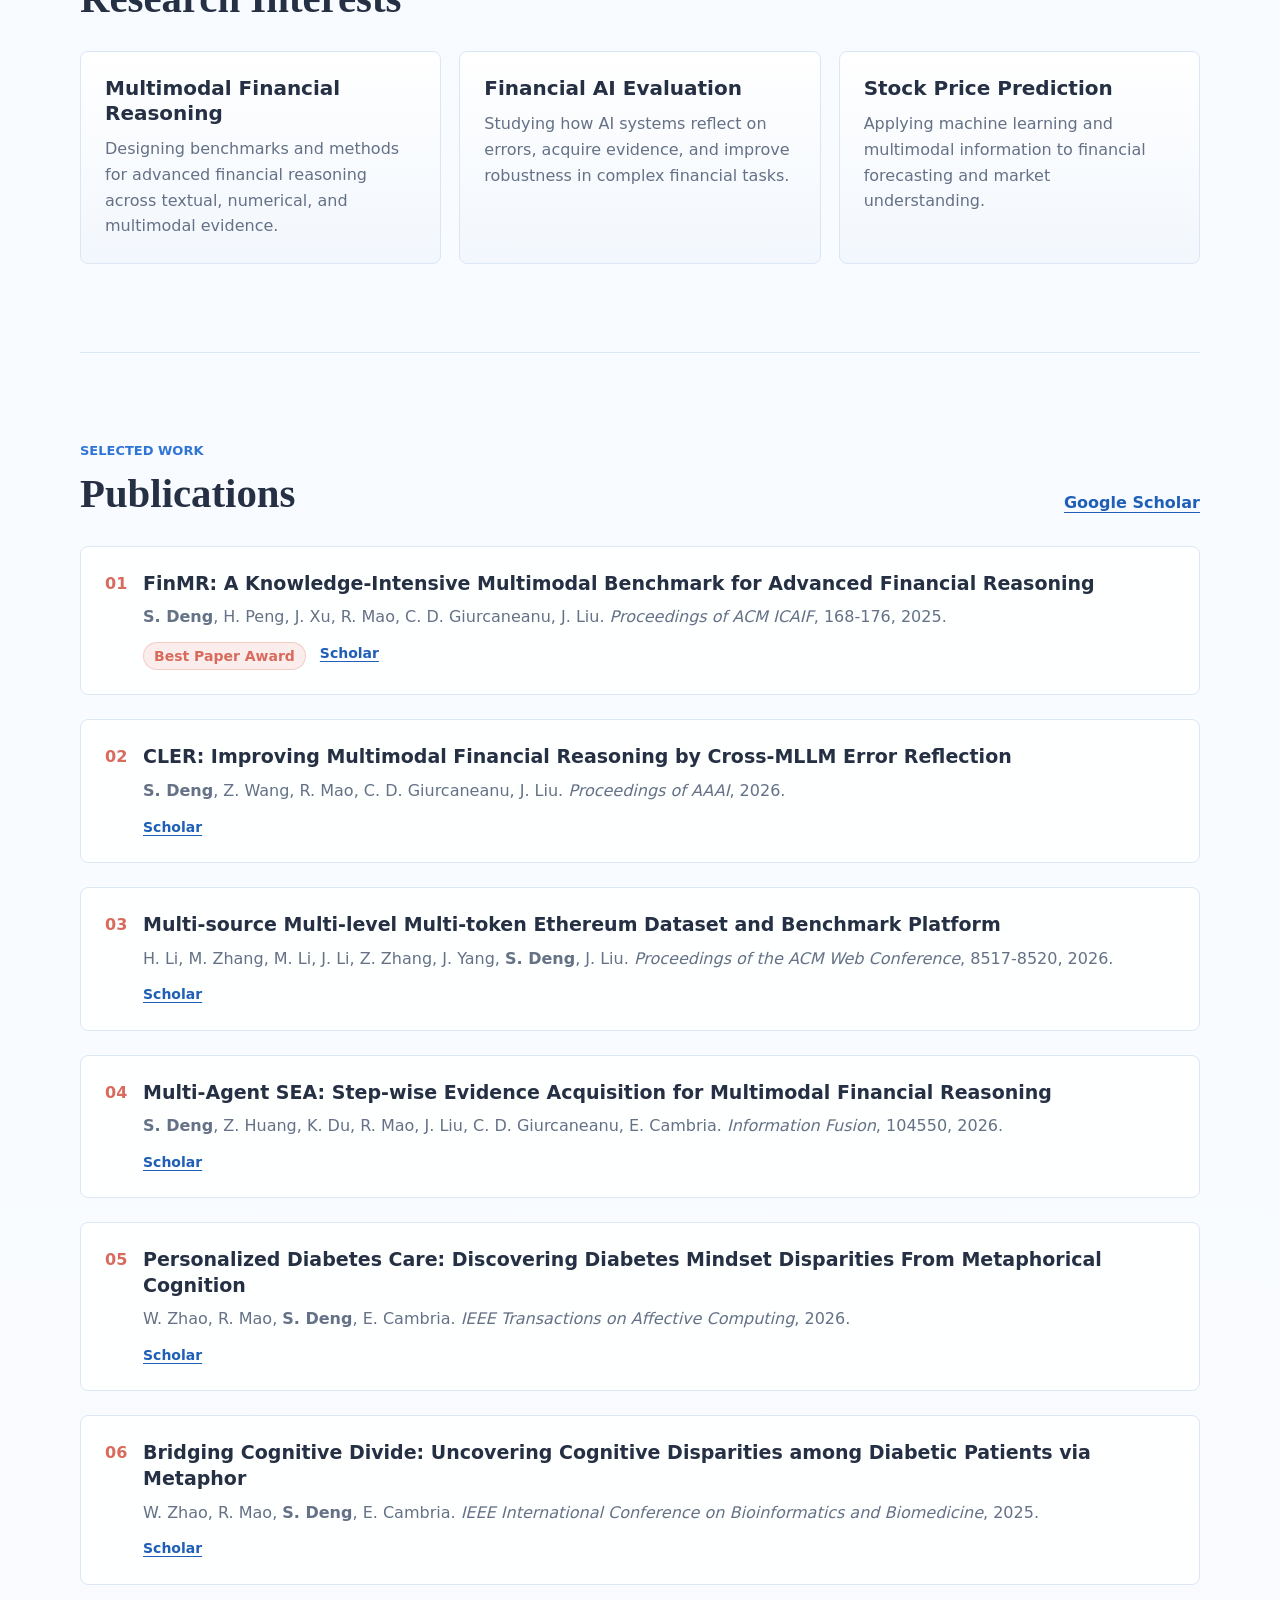
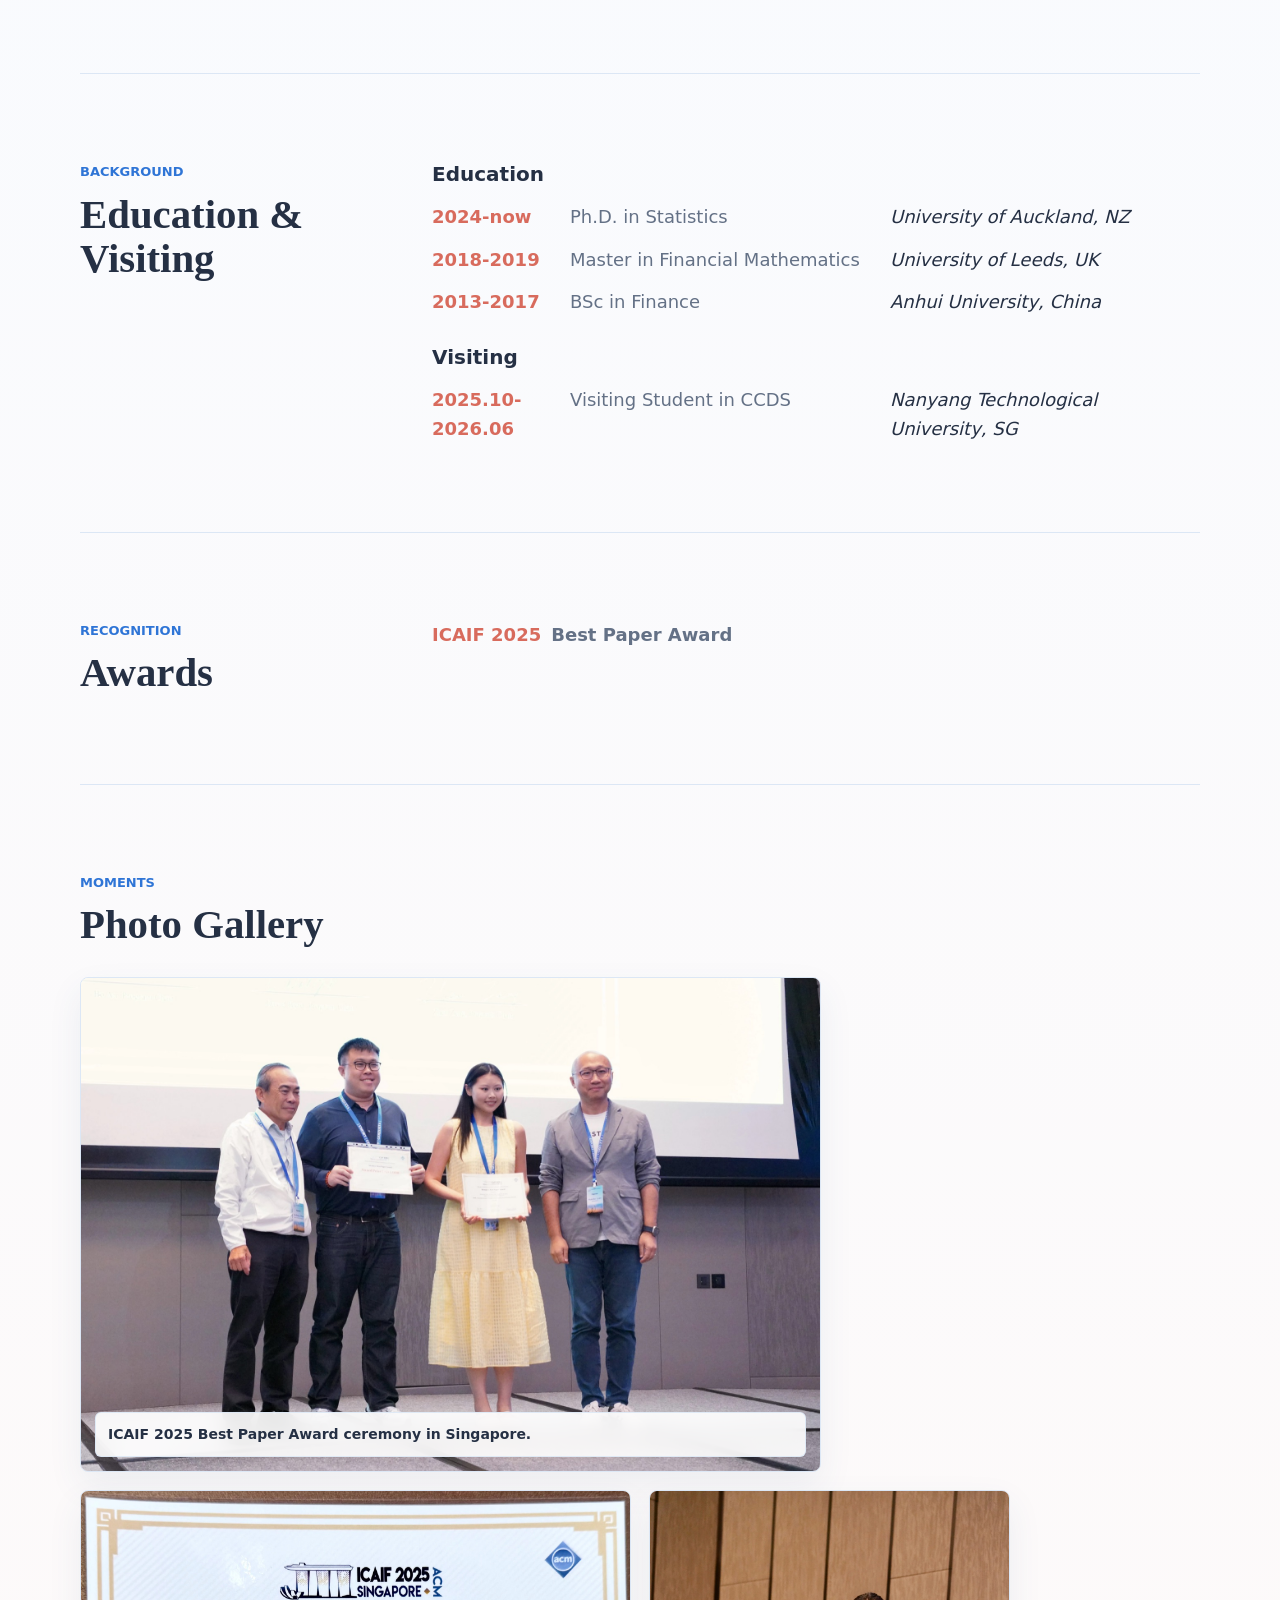
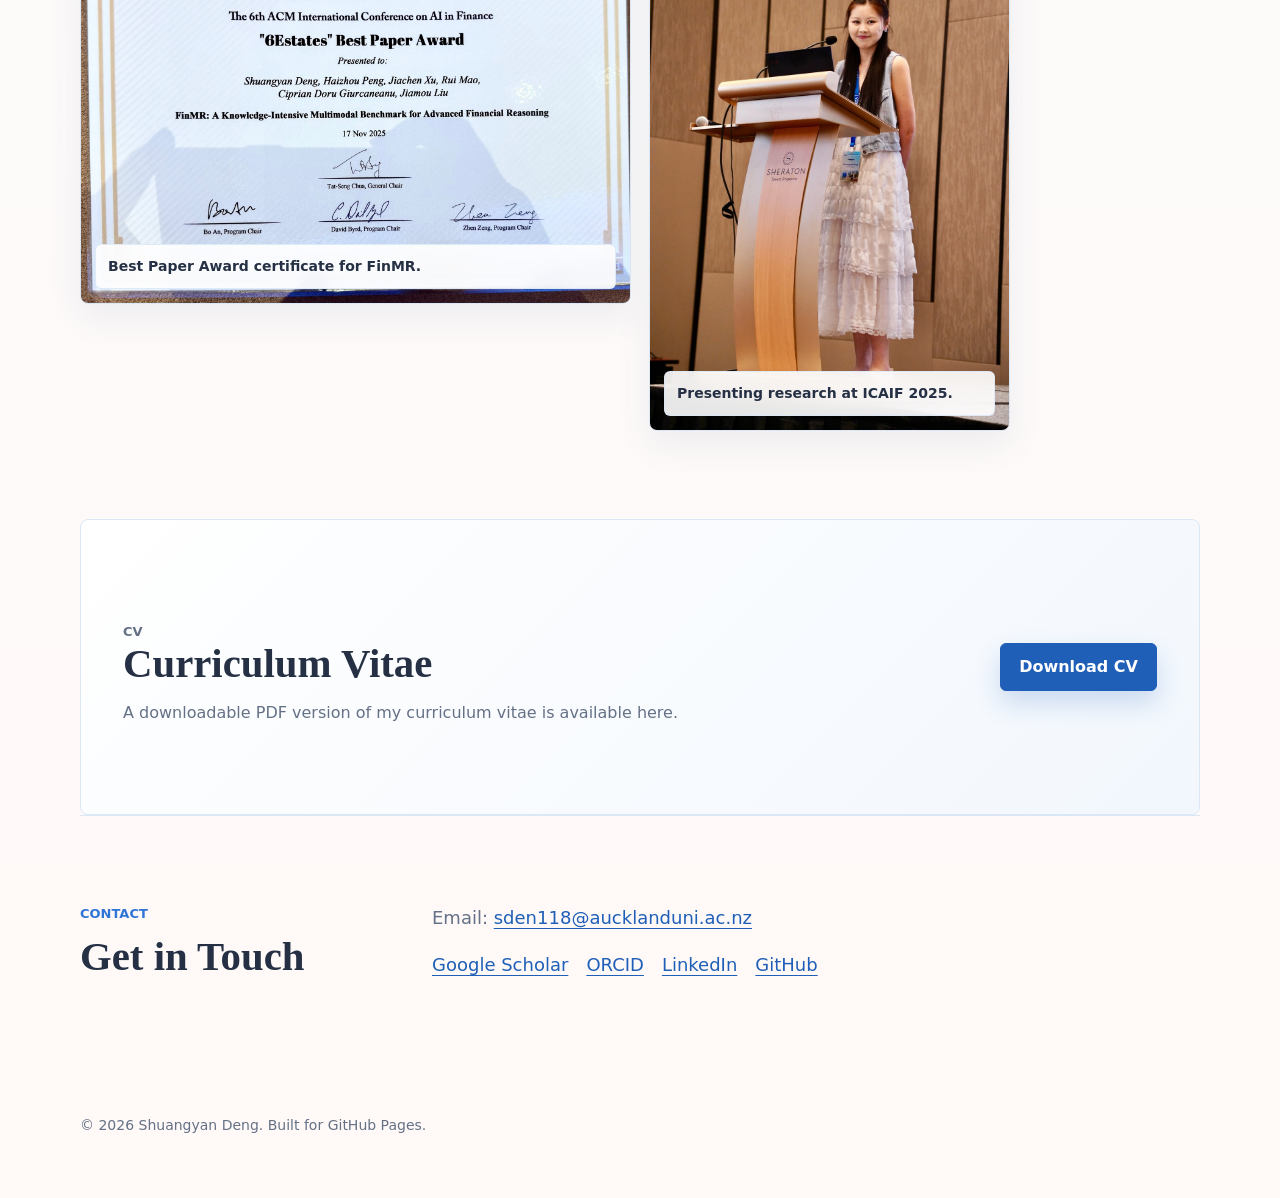
==== commit 5ea8e12a: "math" ====
--- a/index.html
+++ b/index.html
@@ -243,7 +243,7 @@
             </li>
             <li>
               <span class="credential-year">2018-2019</span>
-              <span>Master in Mathematics</span>
+              <span>Master in Financial Mathematics</span>
               <span>University of Leeds, UK</span>
             </li>
             <li>
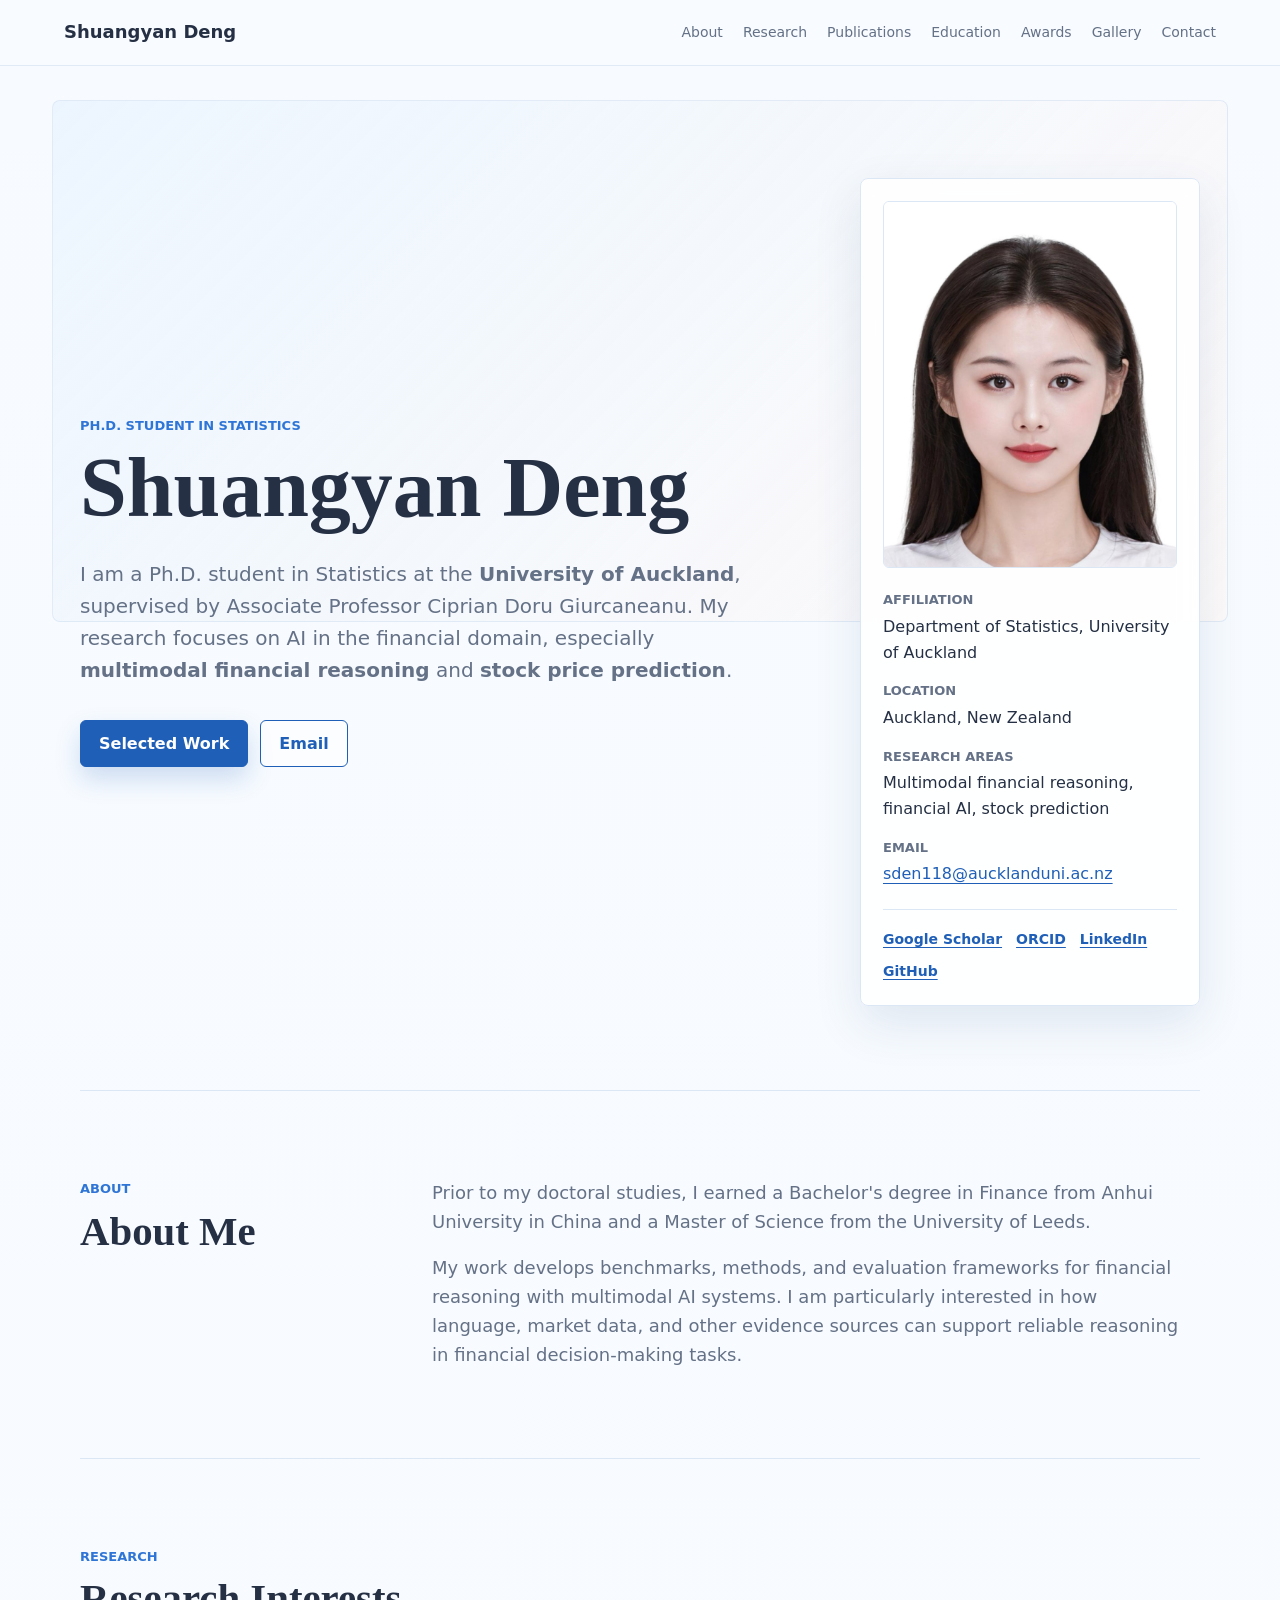
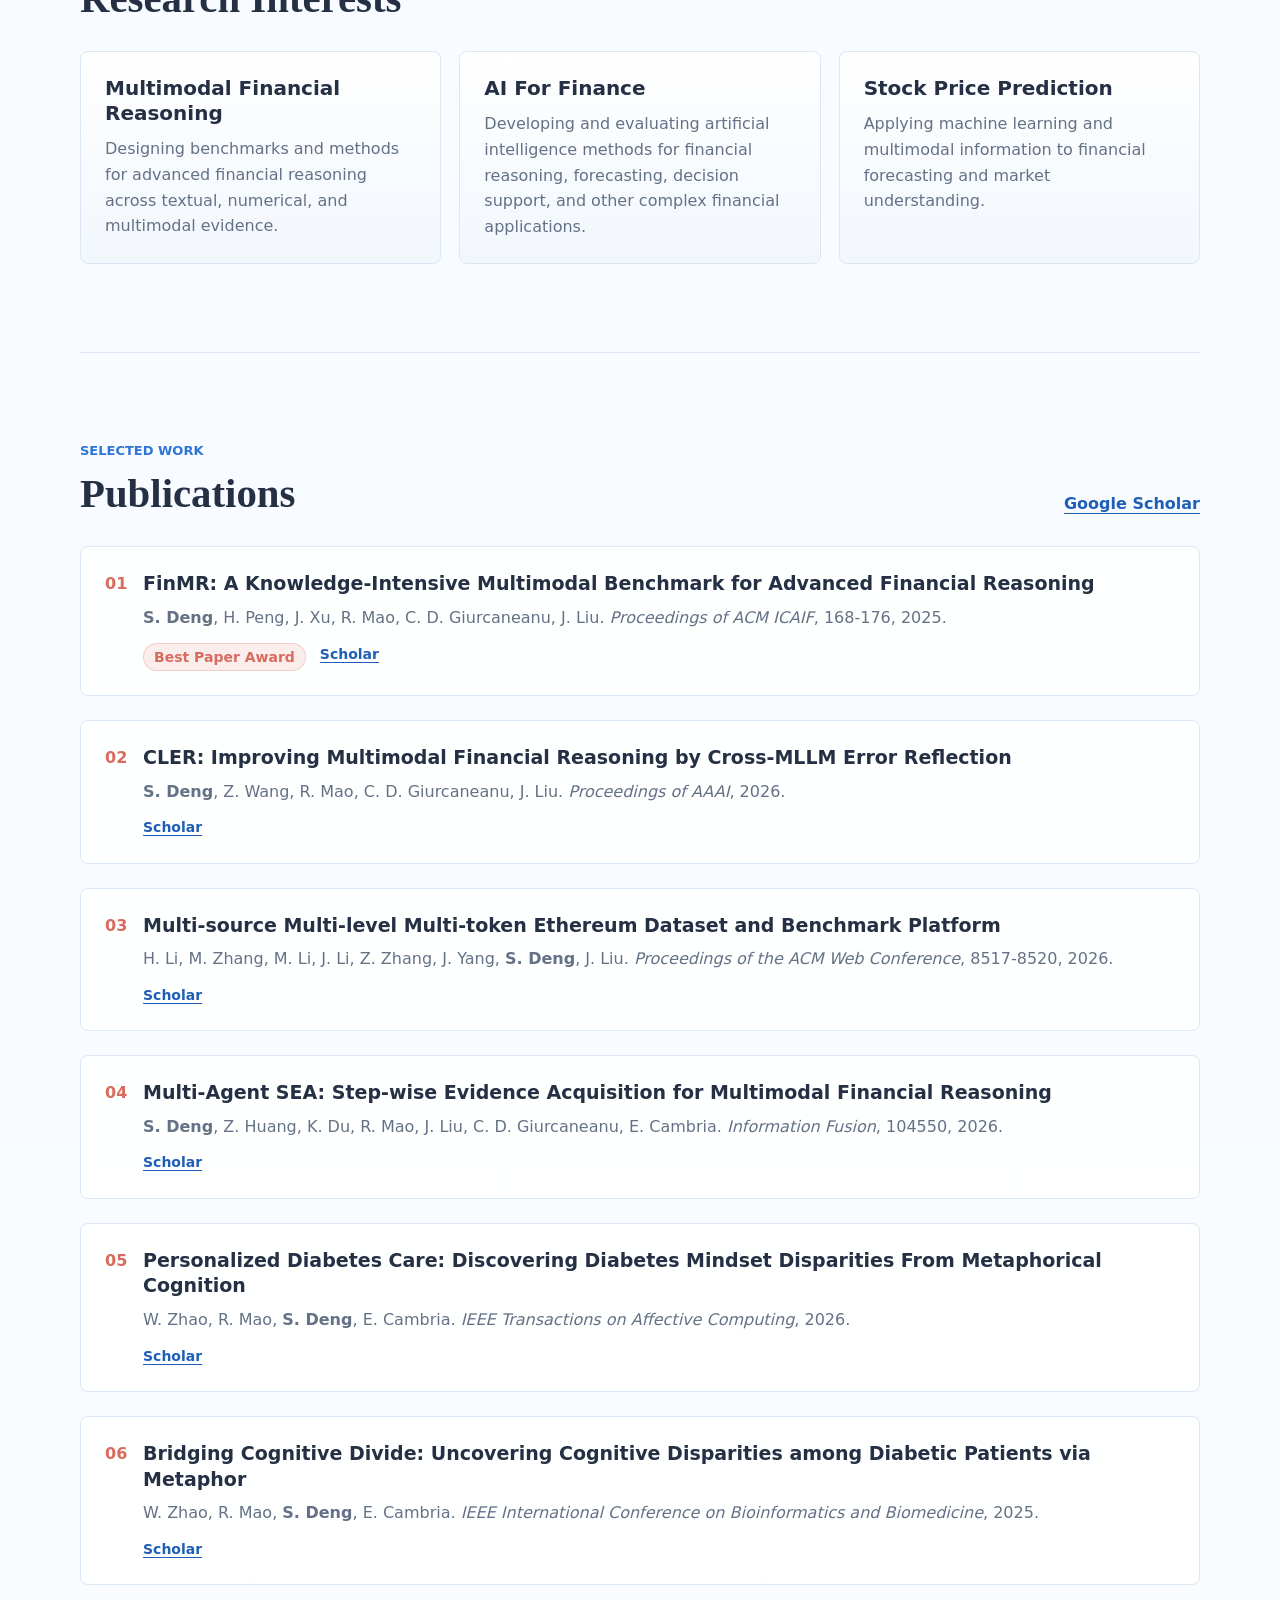
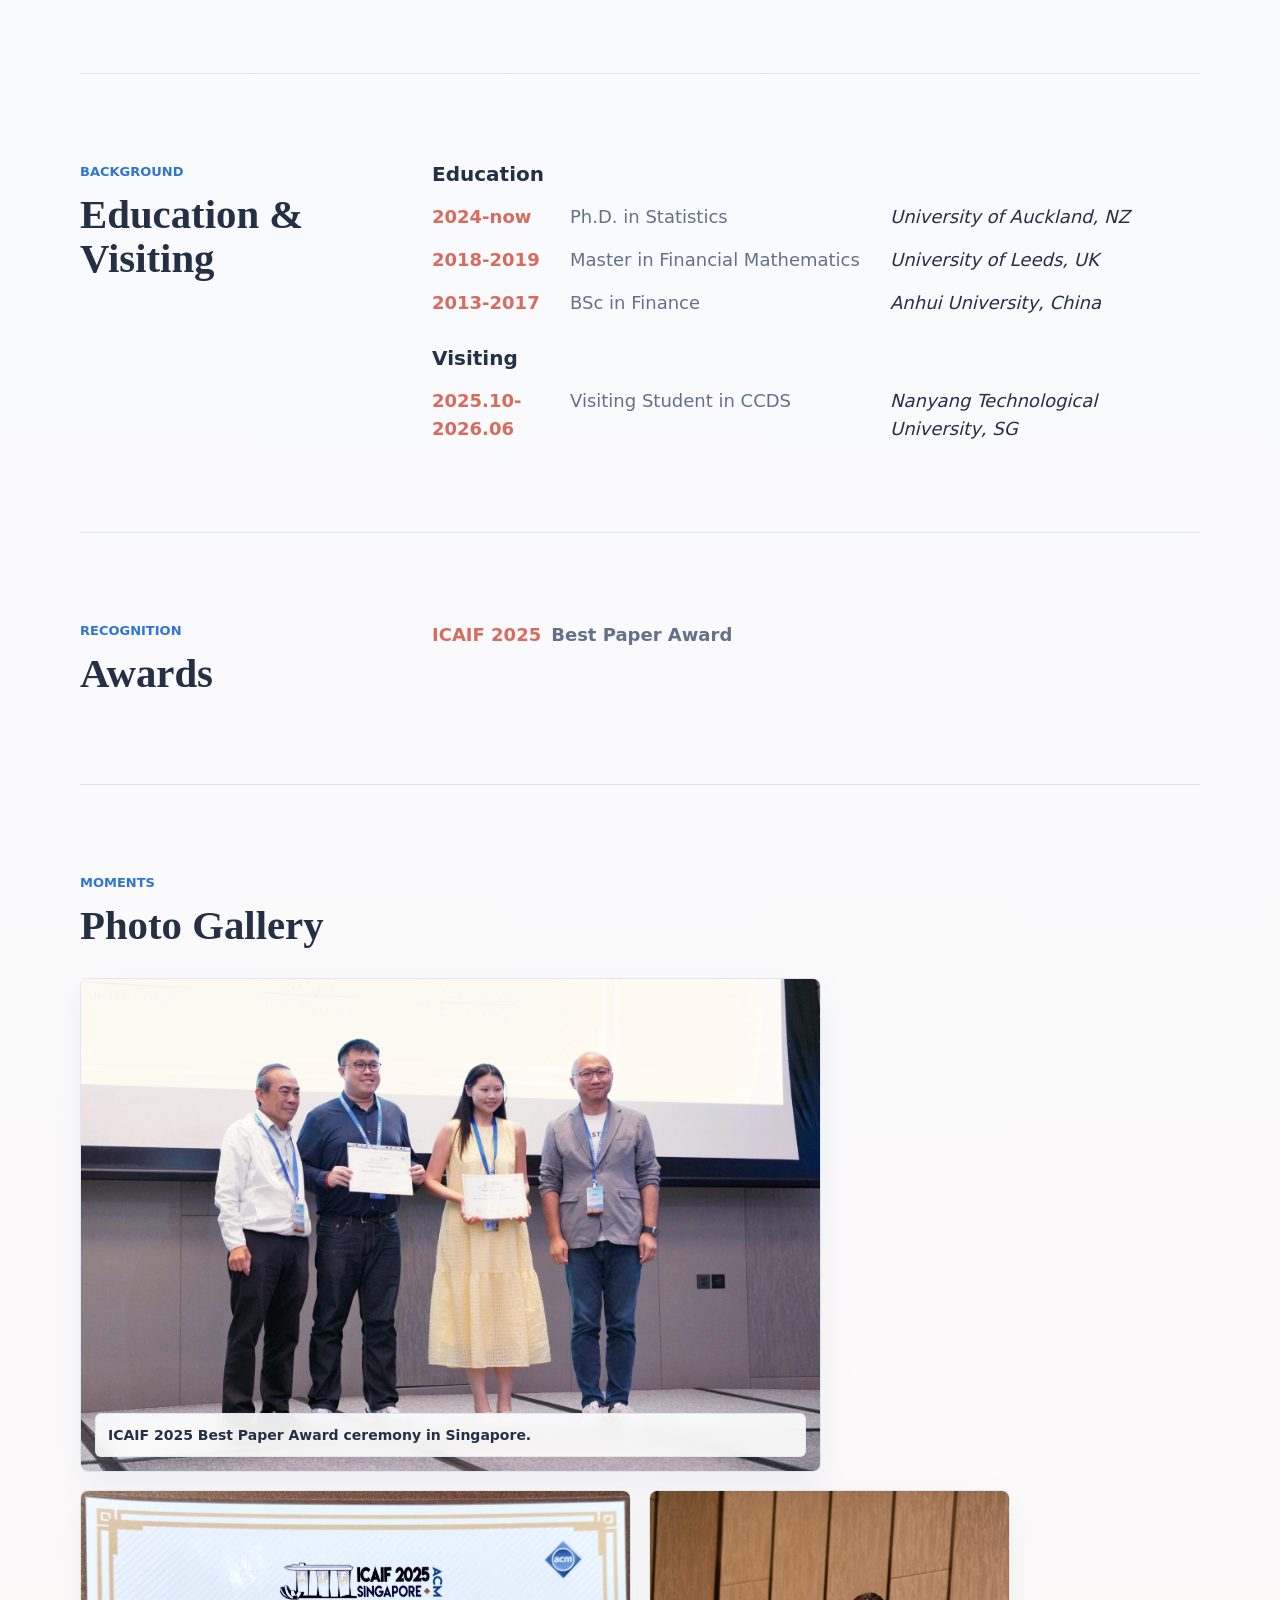
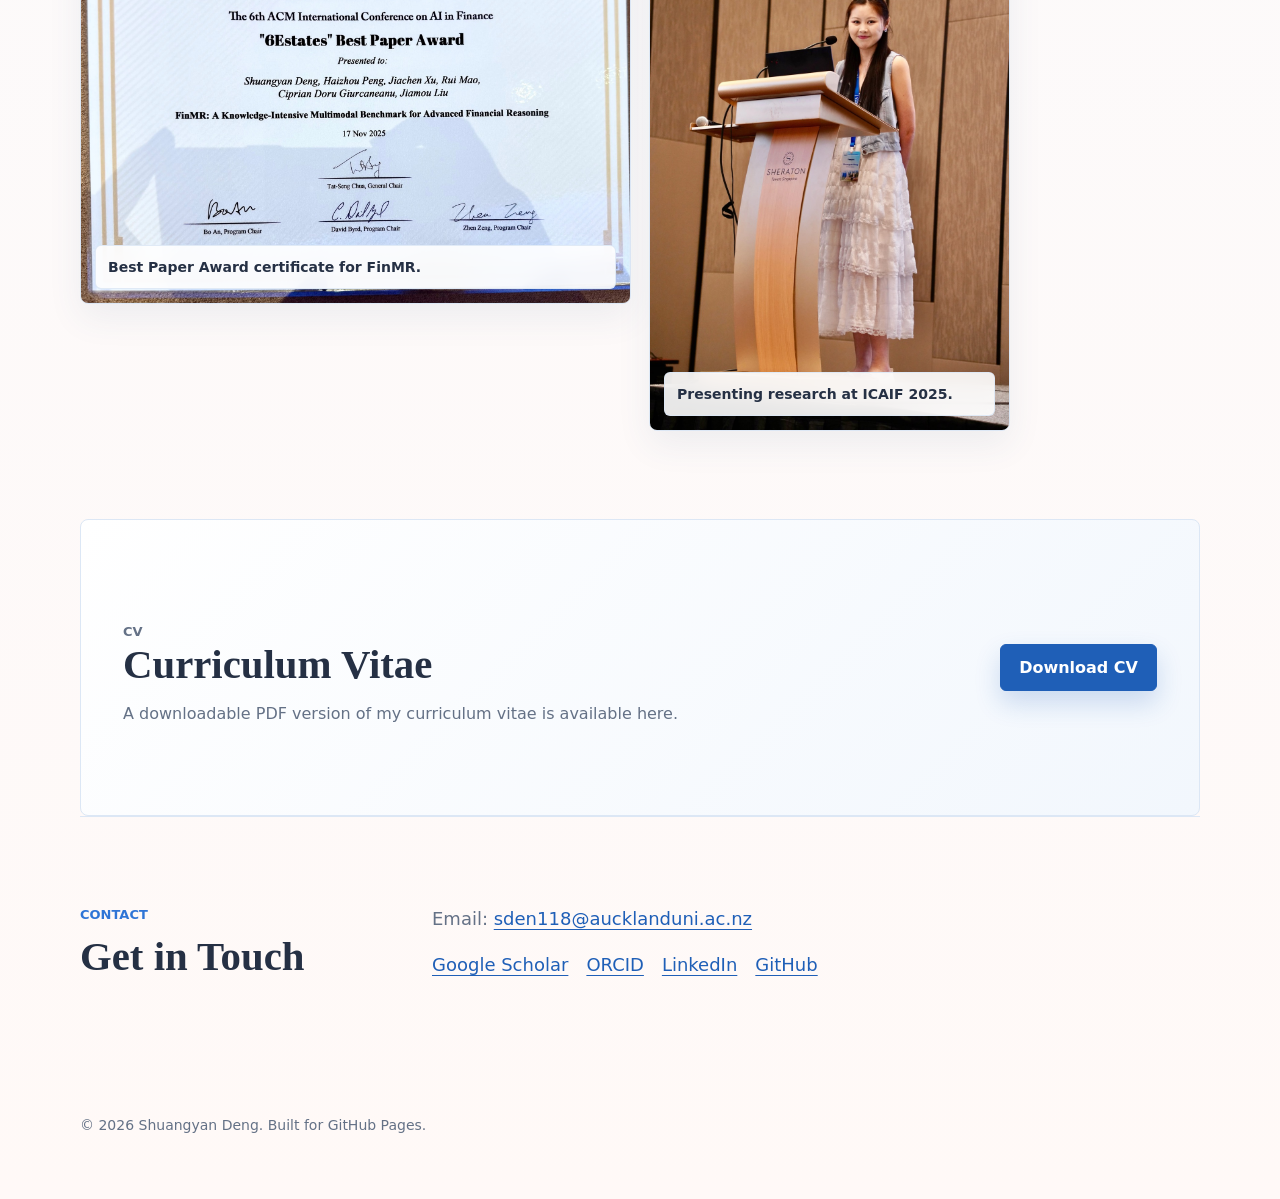
==== commit 40c36335: "ai4finance" ====
--- a/index.html
+++ b/index.html
@@ -116,10 +116,11 @@
             </p>
           </article>
           <article class="research-item">
-            <h3>Financial AI Evaluation</h3>
+            <h3>AI For Finance</h3>
             <p>
-              Studying how AI systems reflect on errors, acquire evidence, and
-              improve robustness in complex financial tasks.
+              Developing and evaluating artificial intelligence methods for financial
+              reasoning, forecasting, decision support, and other complex financial
+              applications.
             </p>
           </article>
           <article class="research-item">
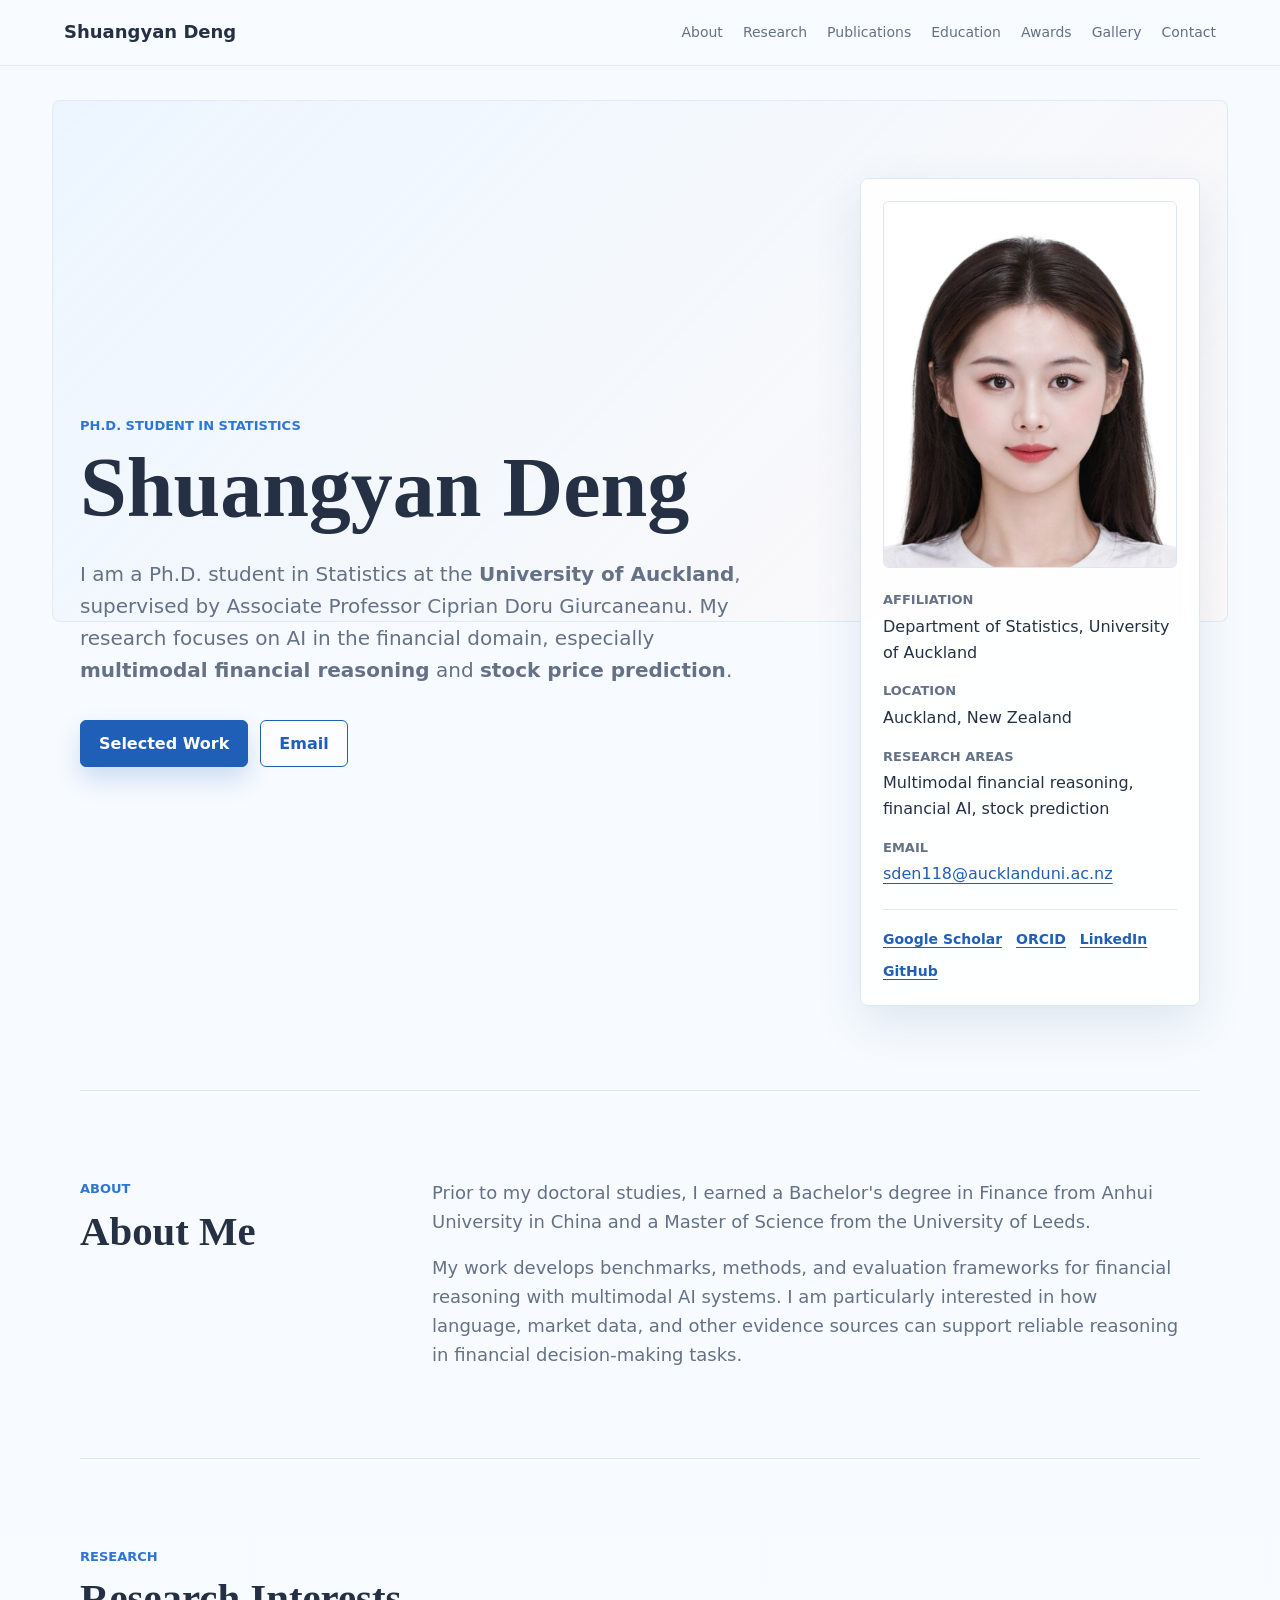
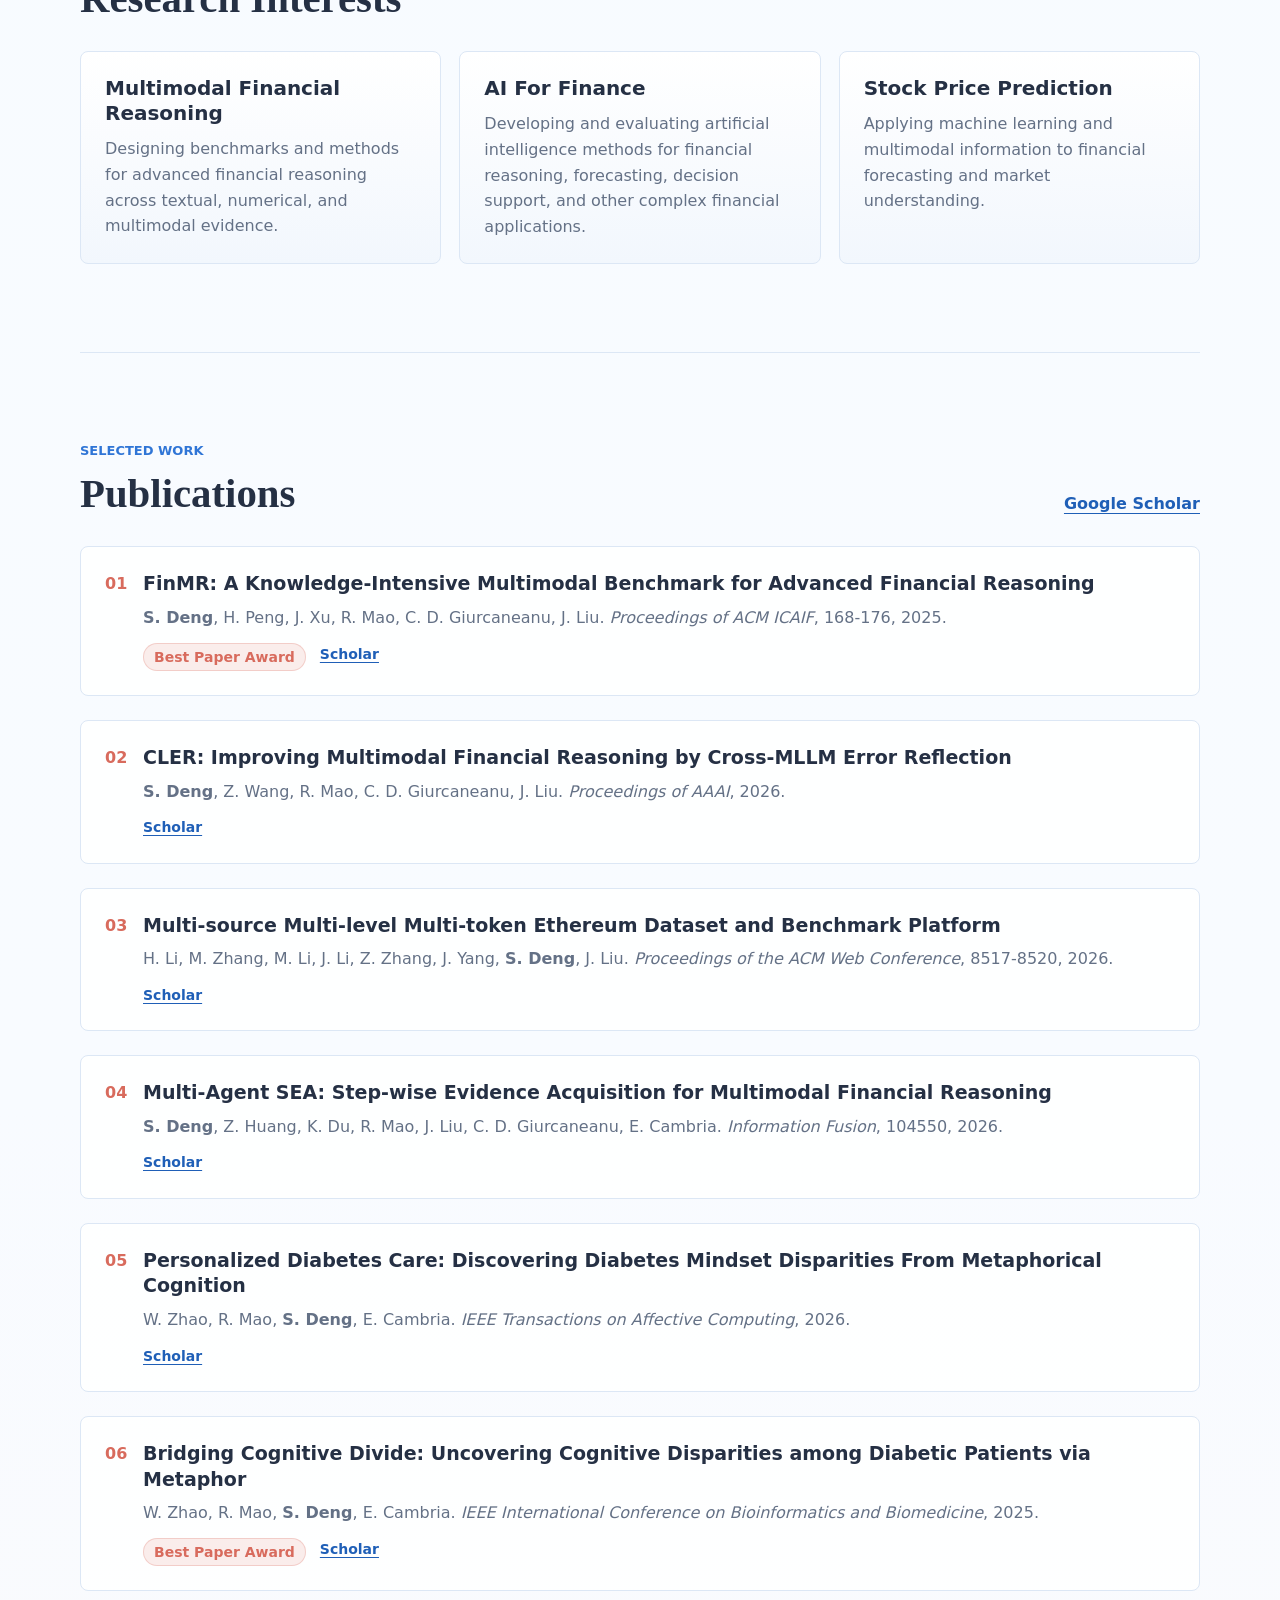
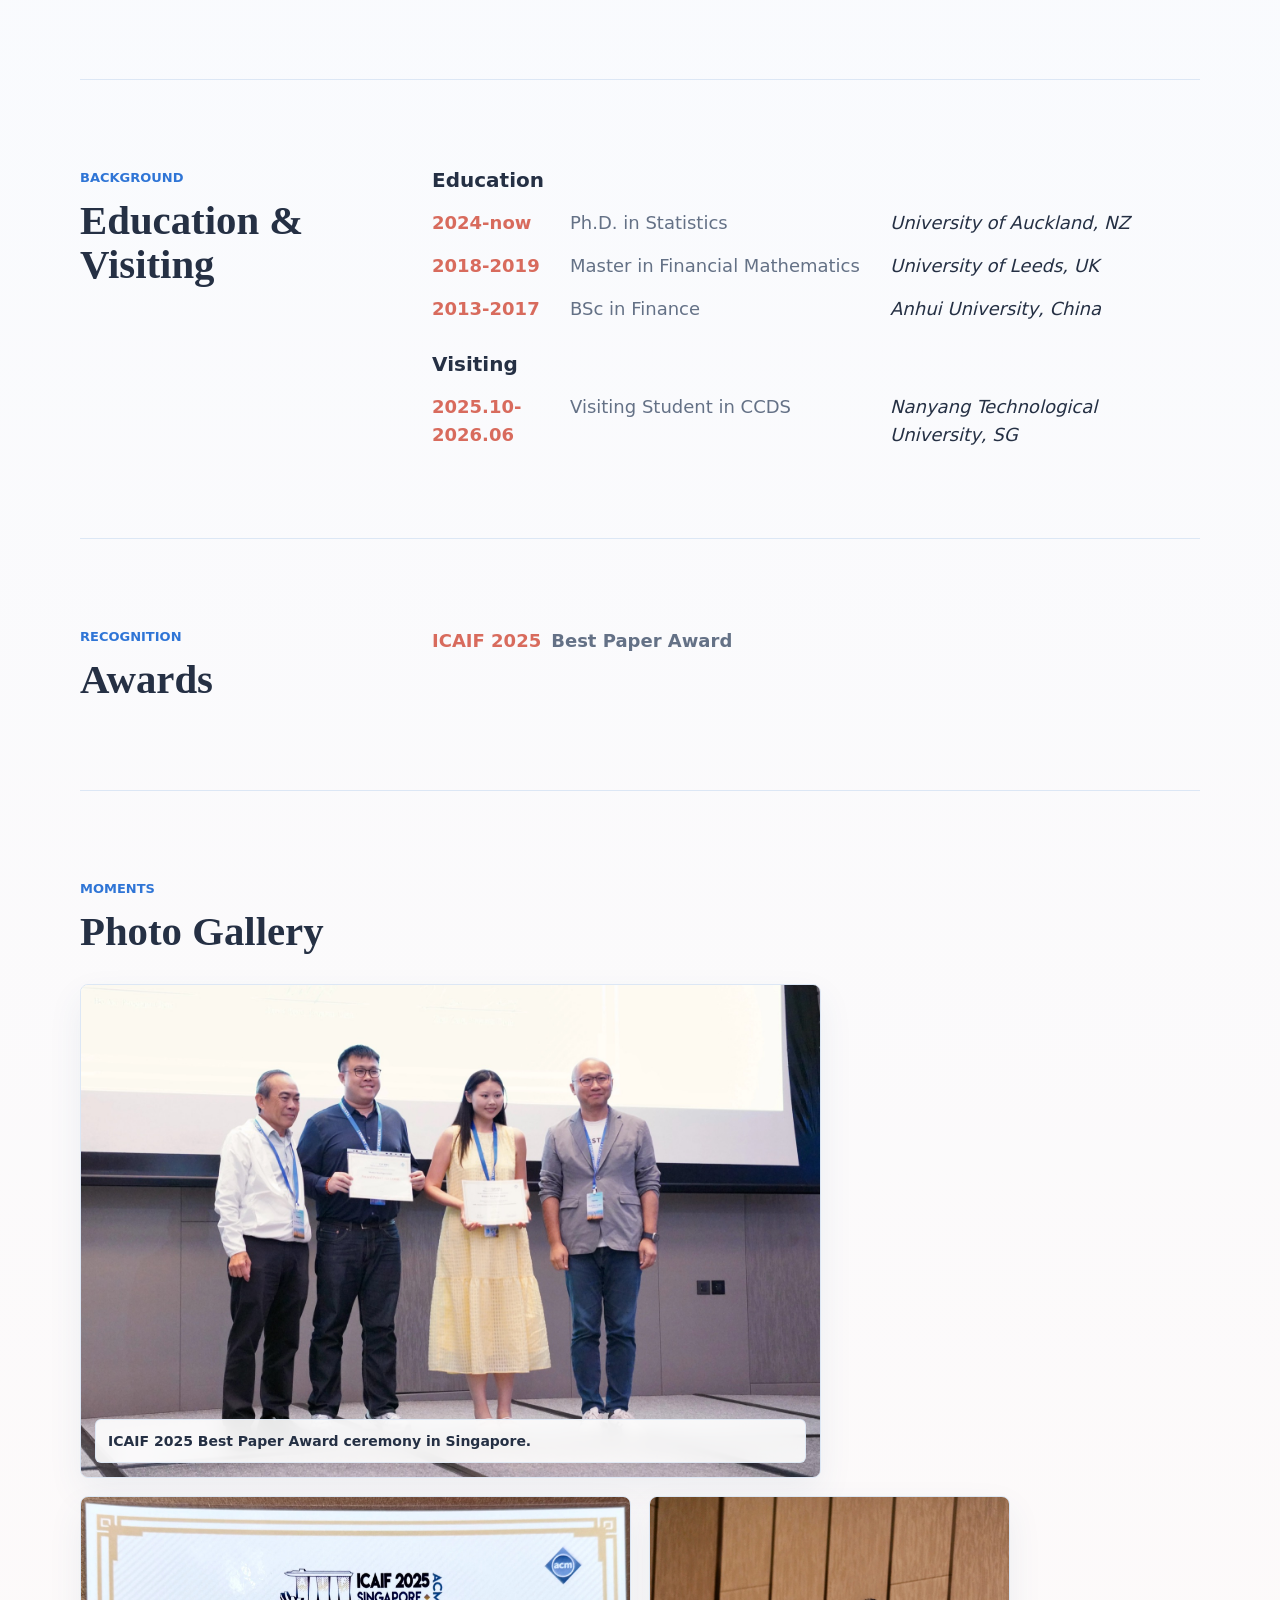
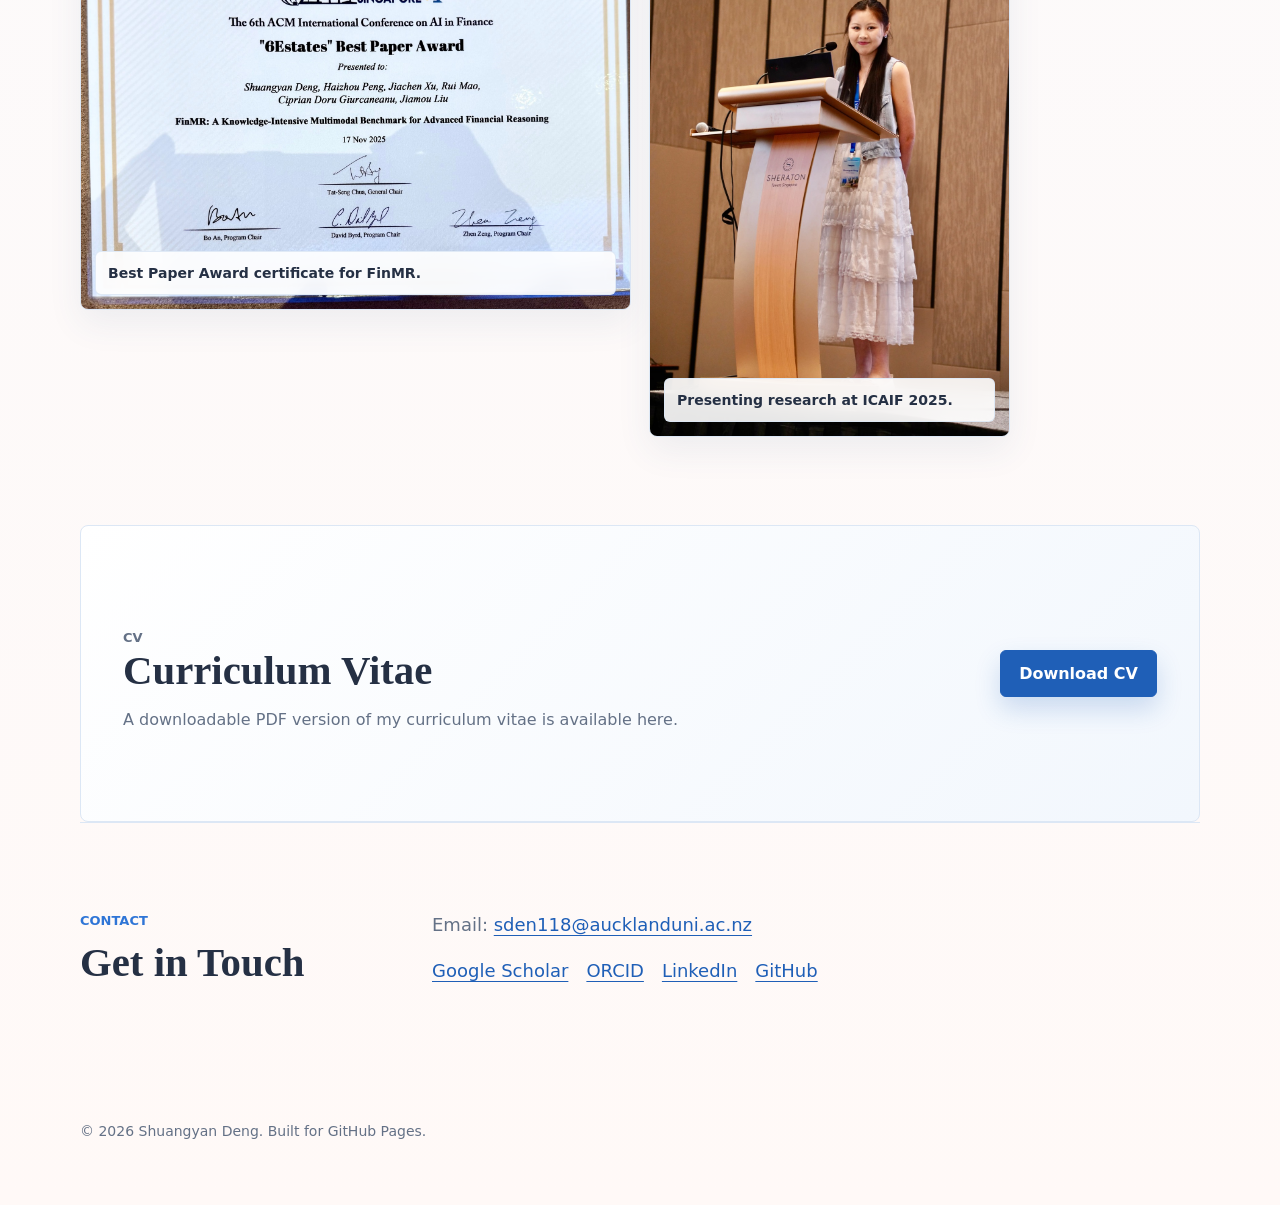
==== commit 6a975a84: "Best Paper Award" ====
--- a/index.html
+++ b/index.html
@@ -223,6 +223,7 @@
               Biomedicine</em>, 2025.
             </p>
             <p class="pub-links">
+              <span class="status-pill">Best Paper Award</span>
               <a href="https://scholar.google.com/citations?user=f1wok9gAAAAJ&amp;hl=en">Scholar</a>
             </p>
           </li>
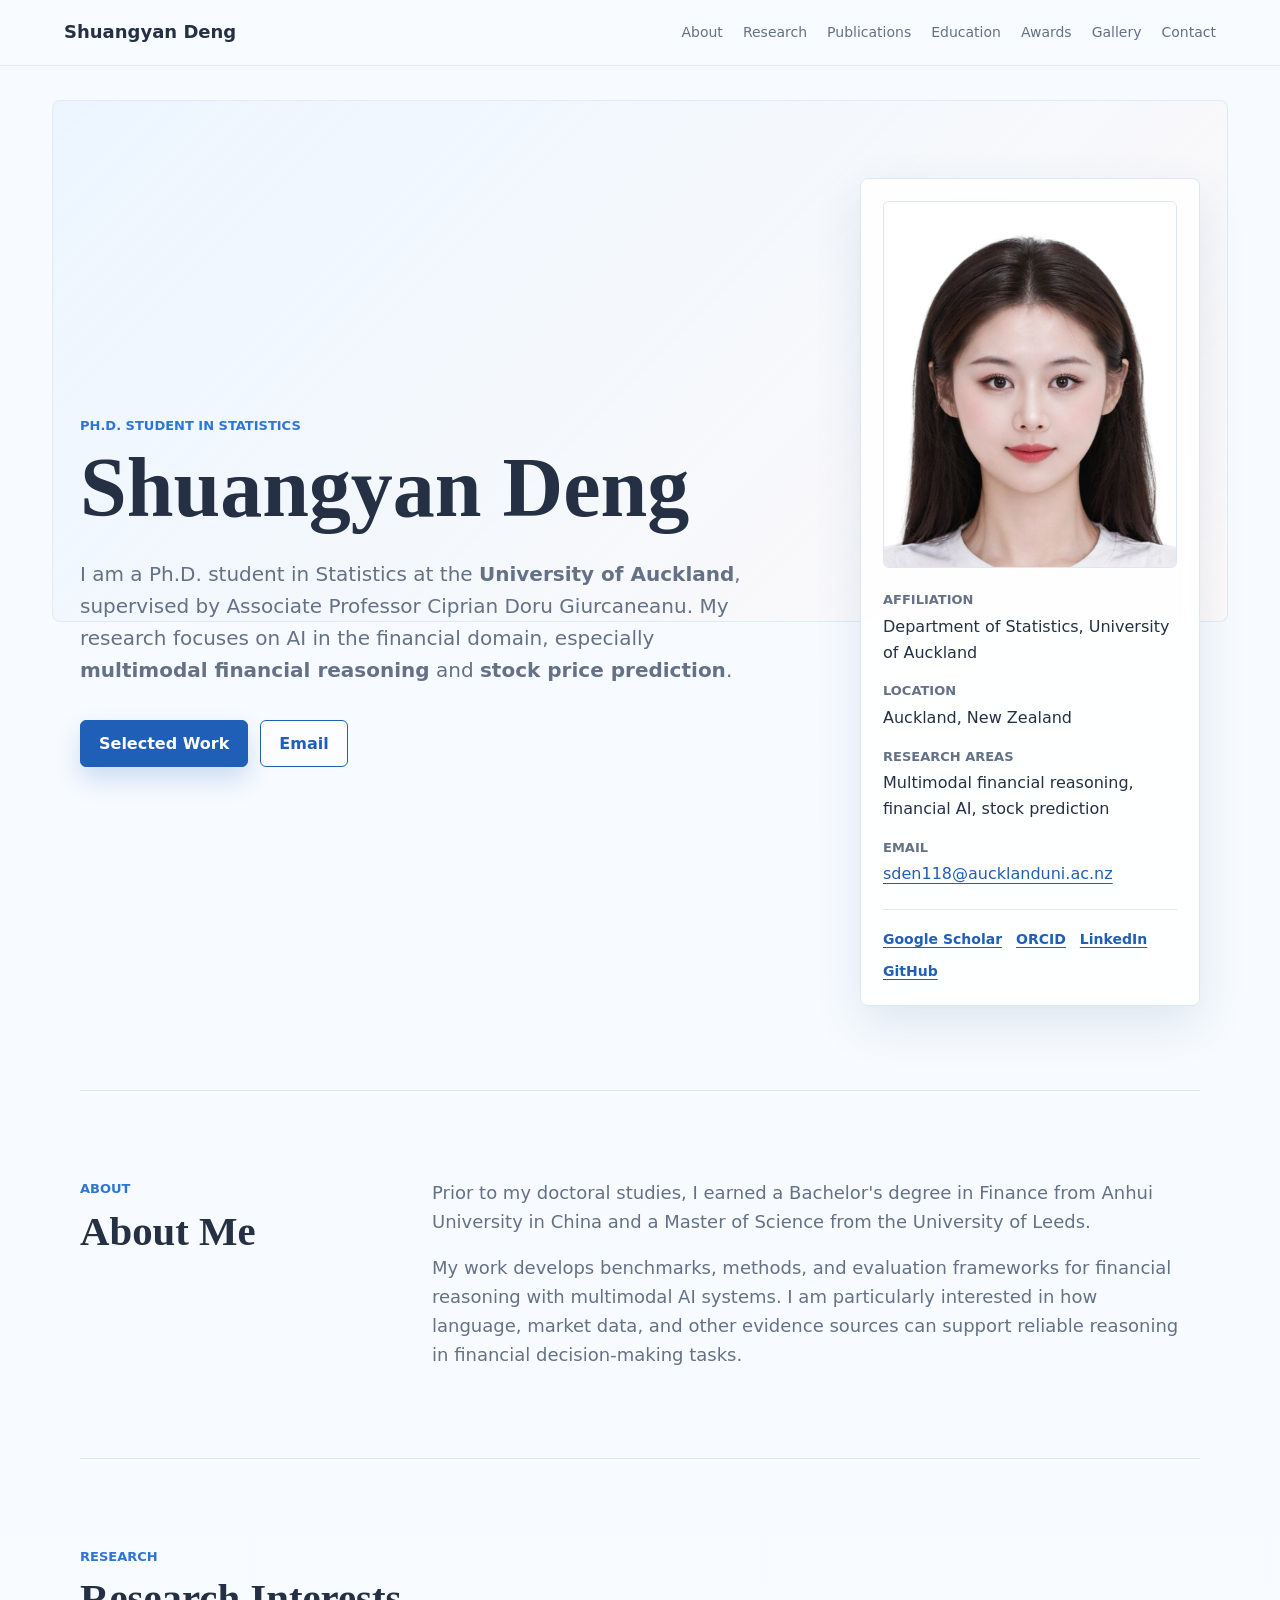
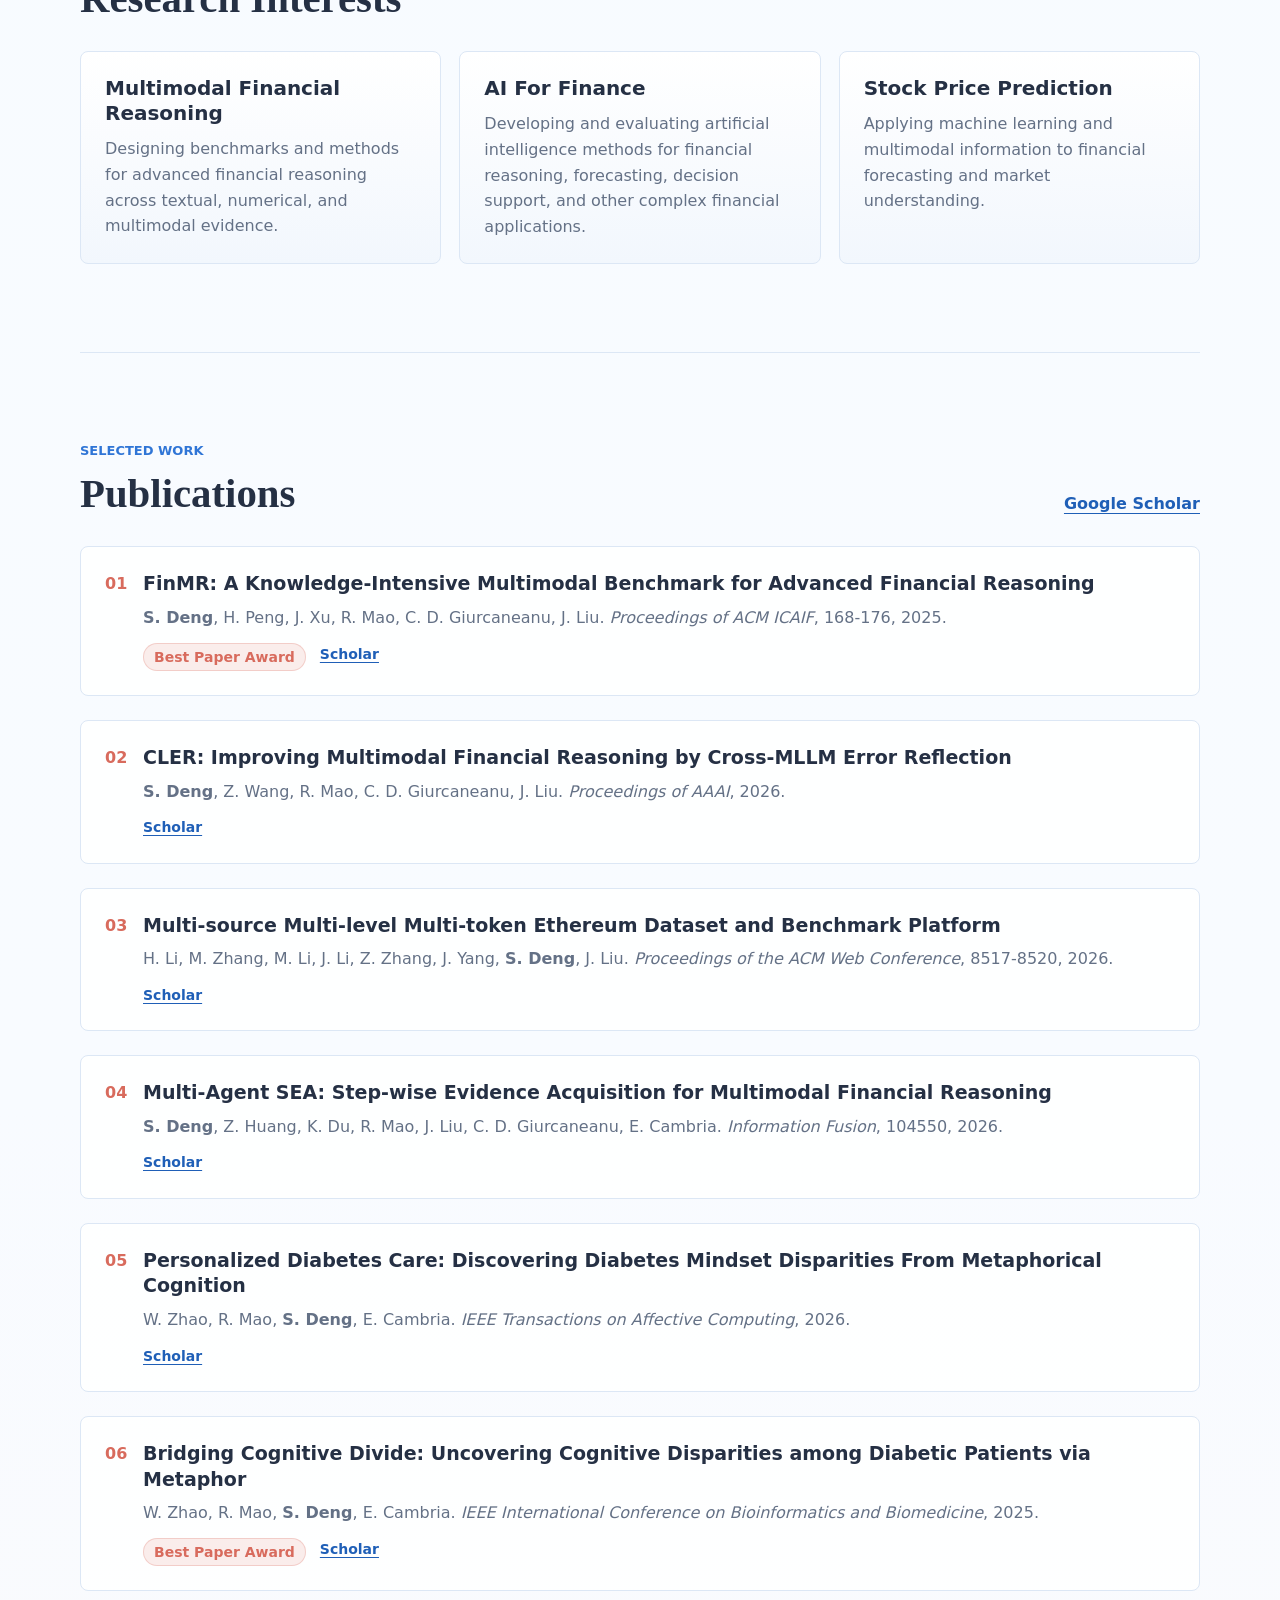
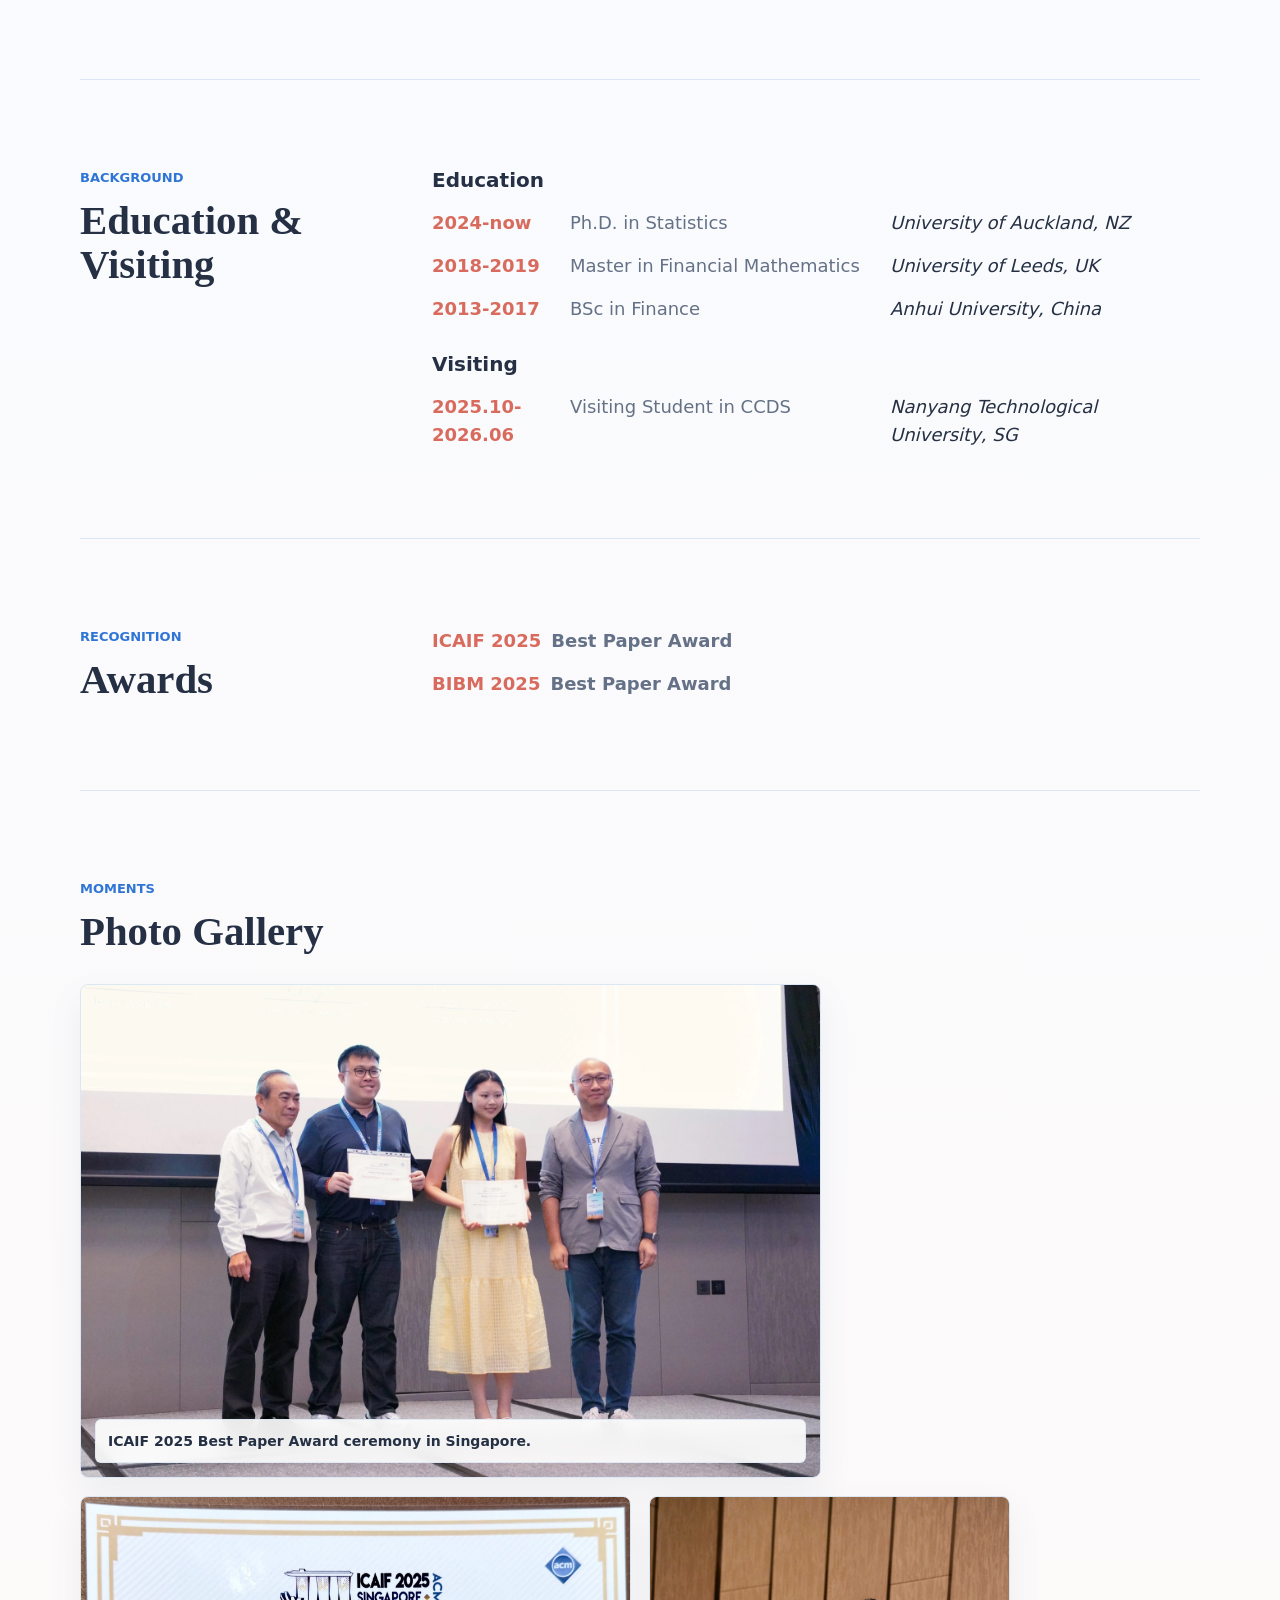
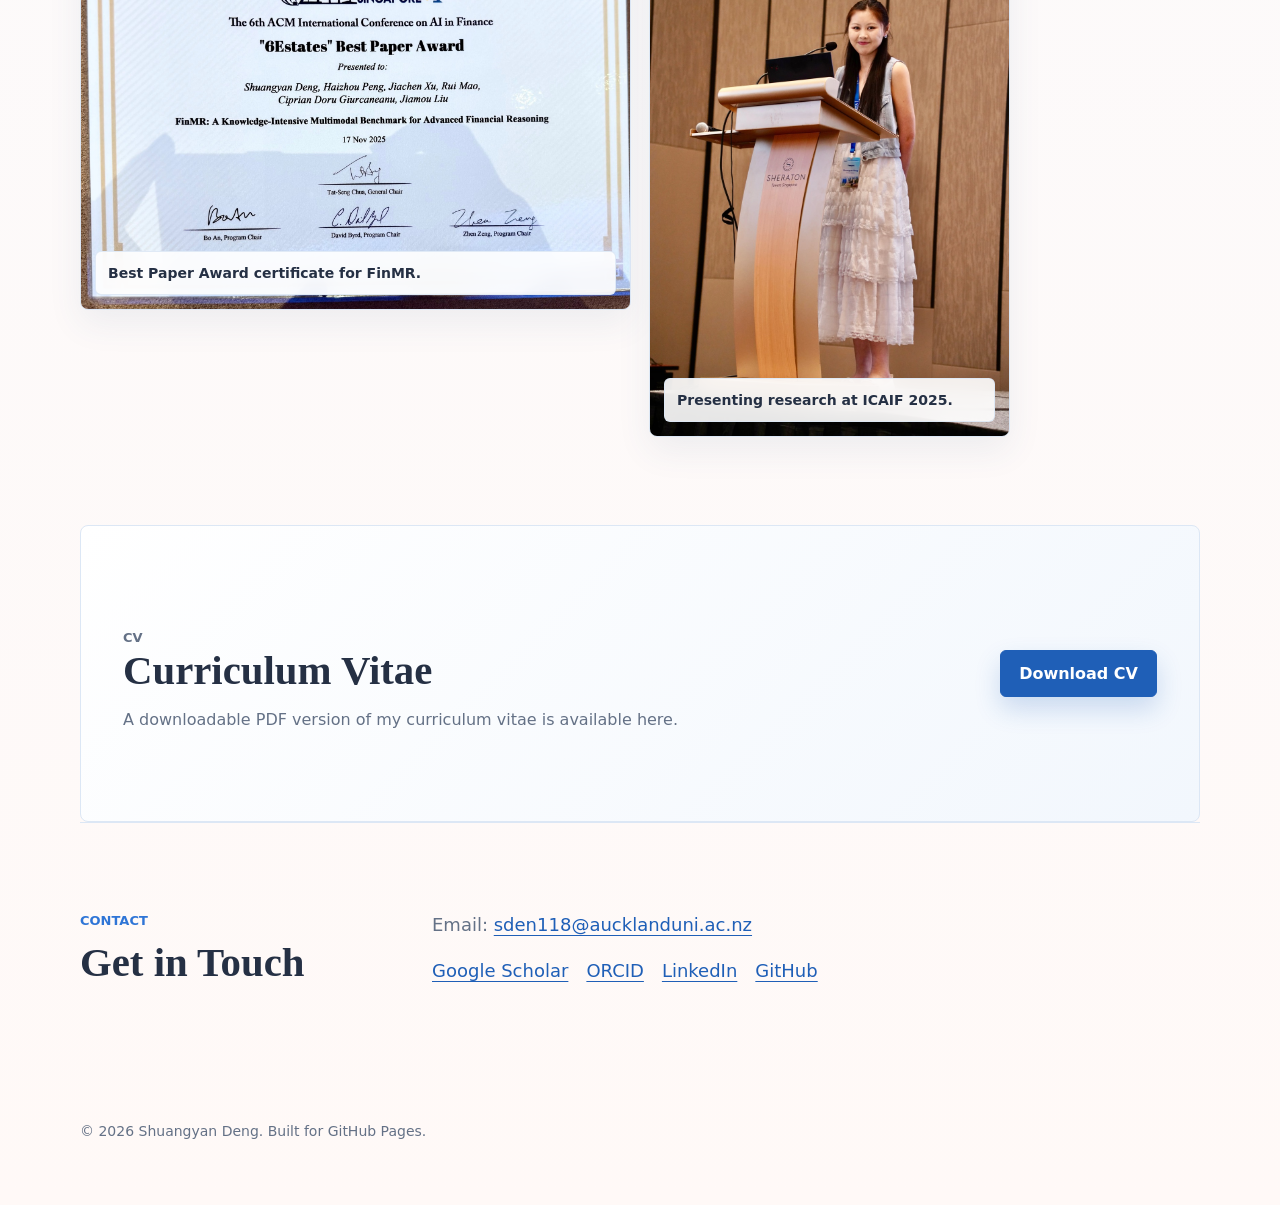
==== commit 1a23cd2d: "best paper" ====
--- a/index.html
+++ b/index.html
@@ -275,6 +275,10 @@
           <ul class="award-list">
             <li>
               <span>ICAIF 2025</span>
+              <strong>Best Paper Award</strong>
+            </li>
+            <li>
+              <span>BIBM 2025</span>
               <strong>Best Paper Award</strong>
             </li>
           </ul>
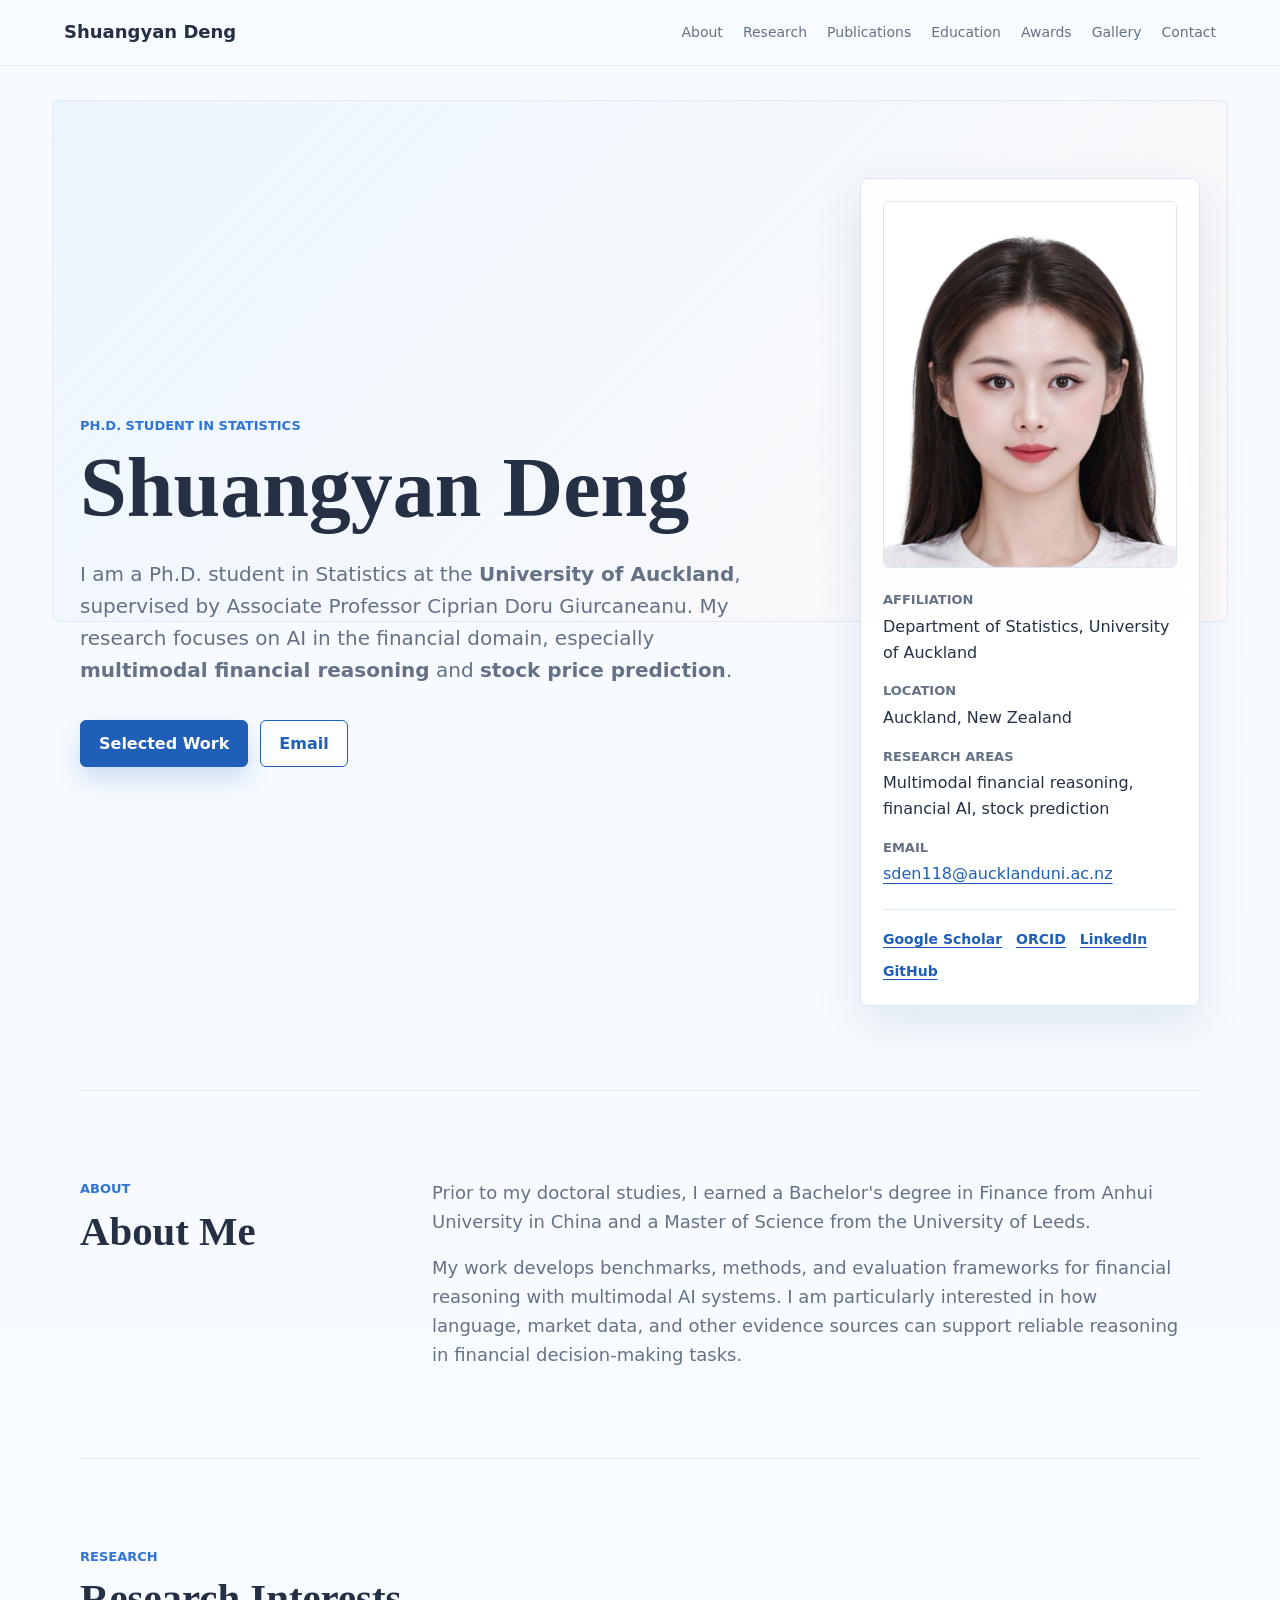
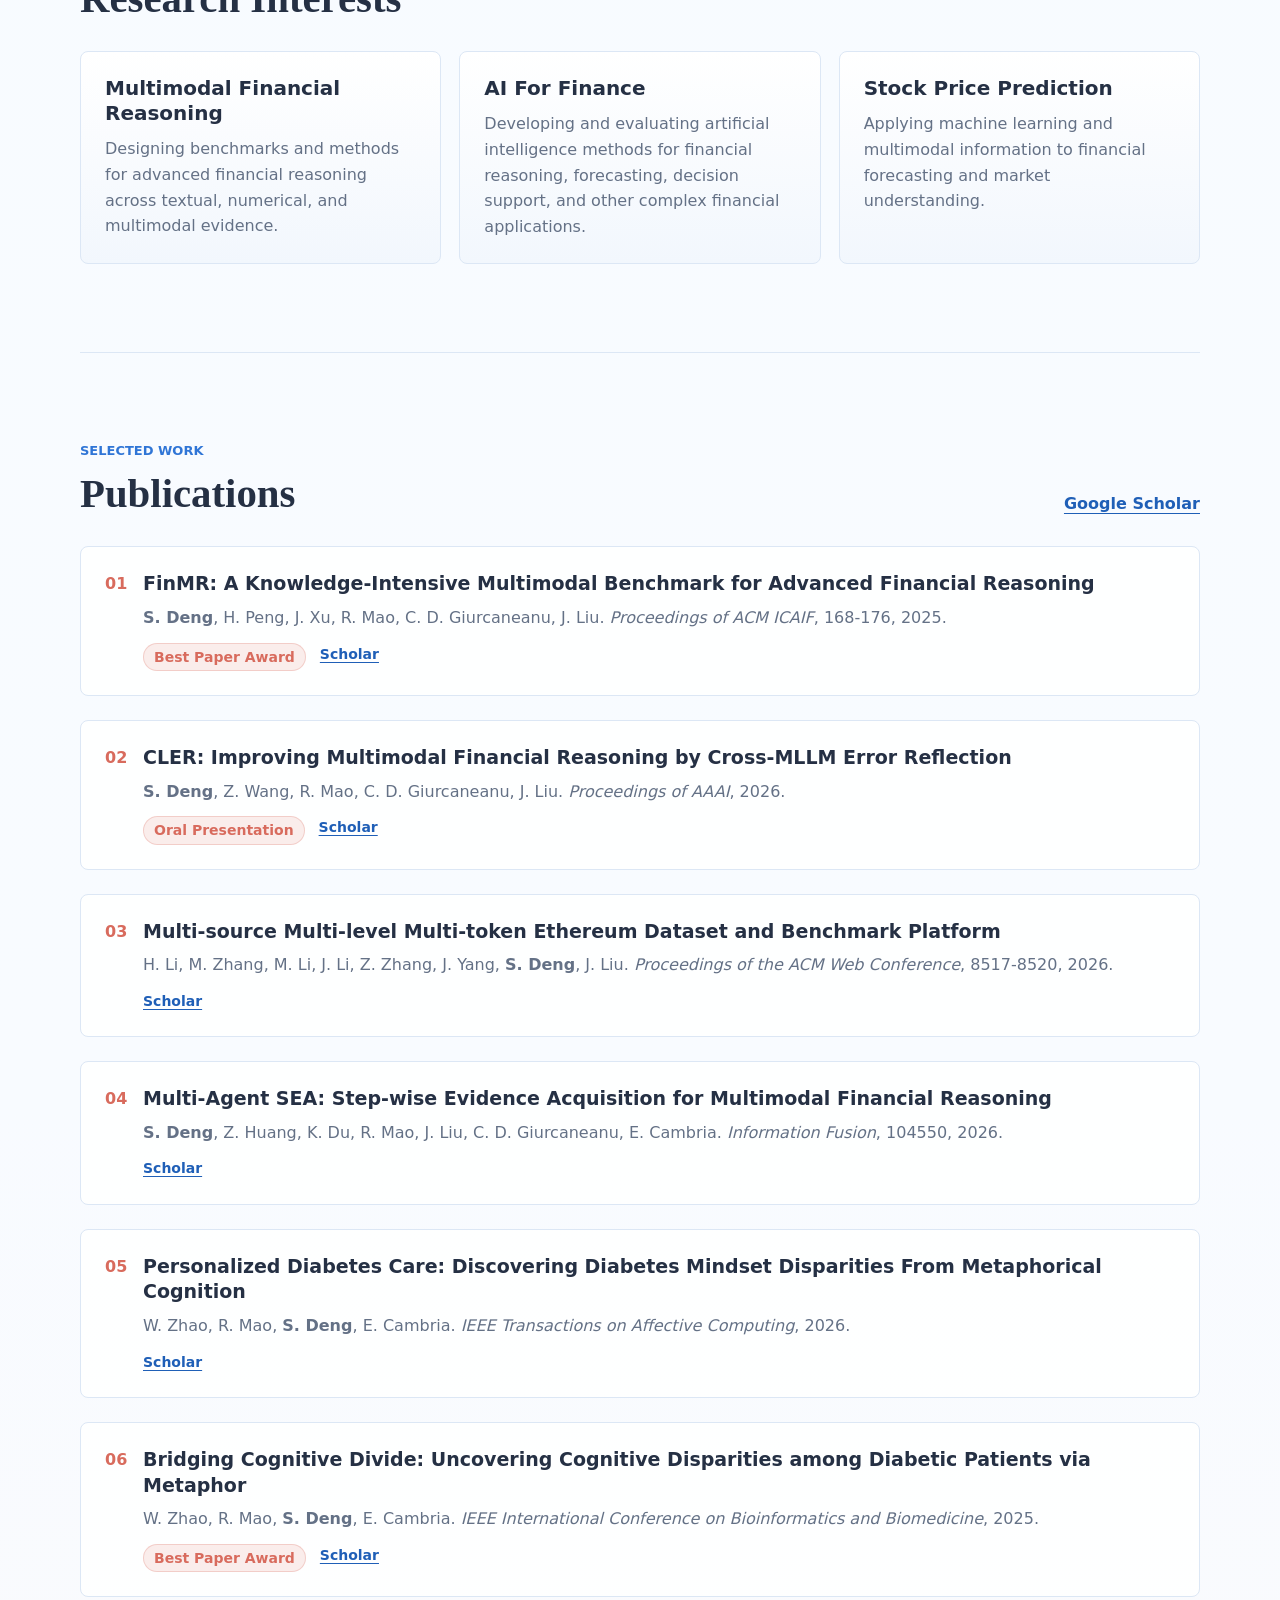
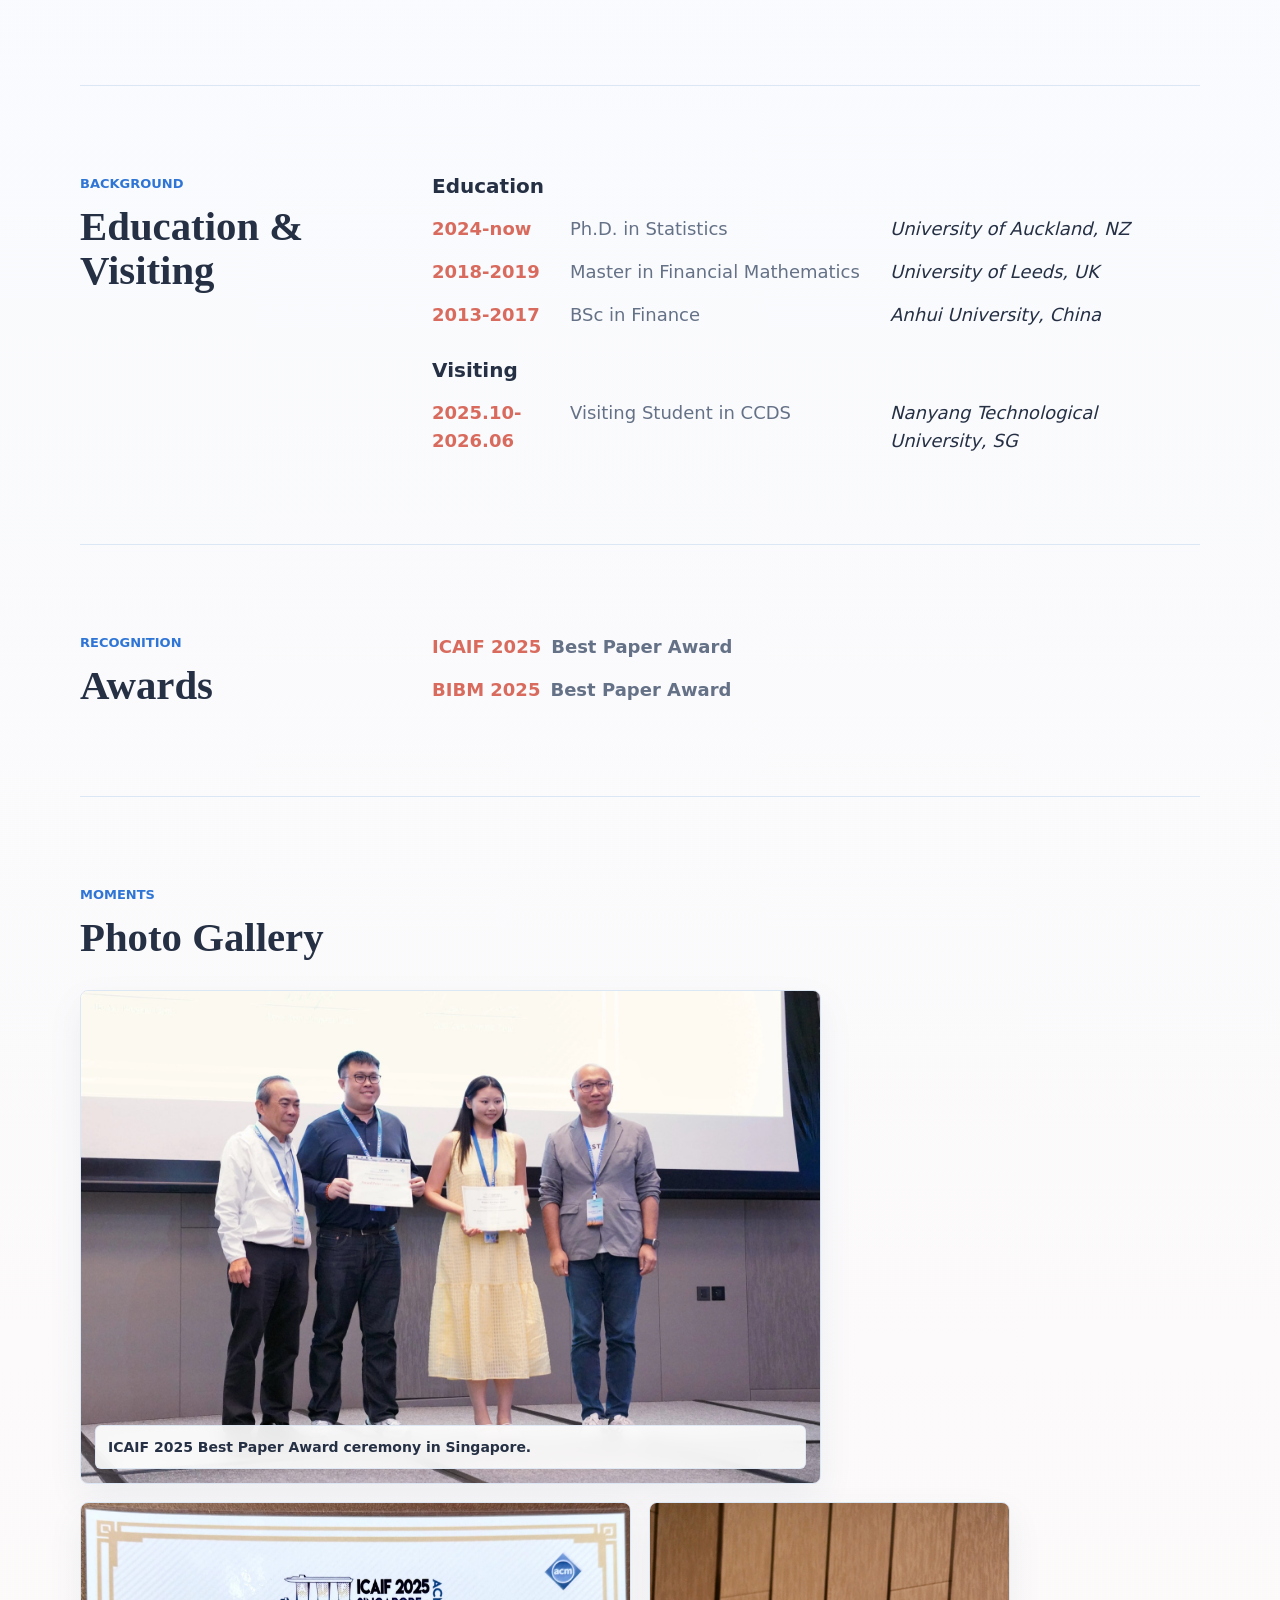
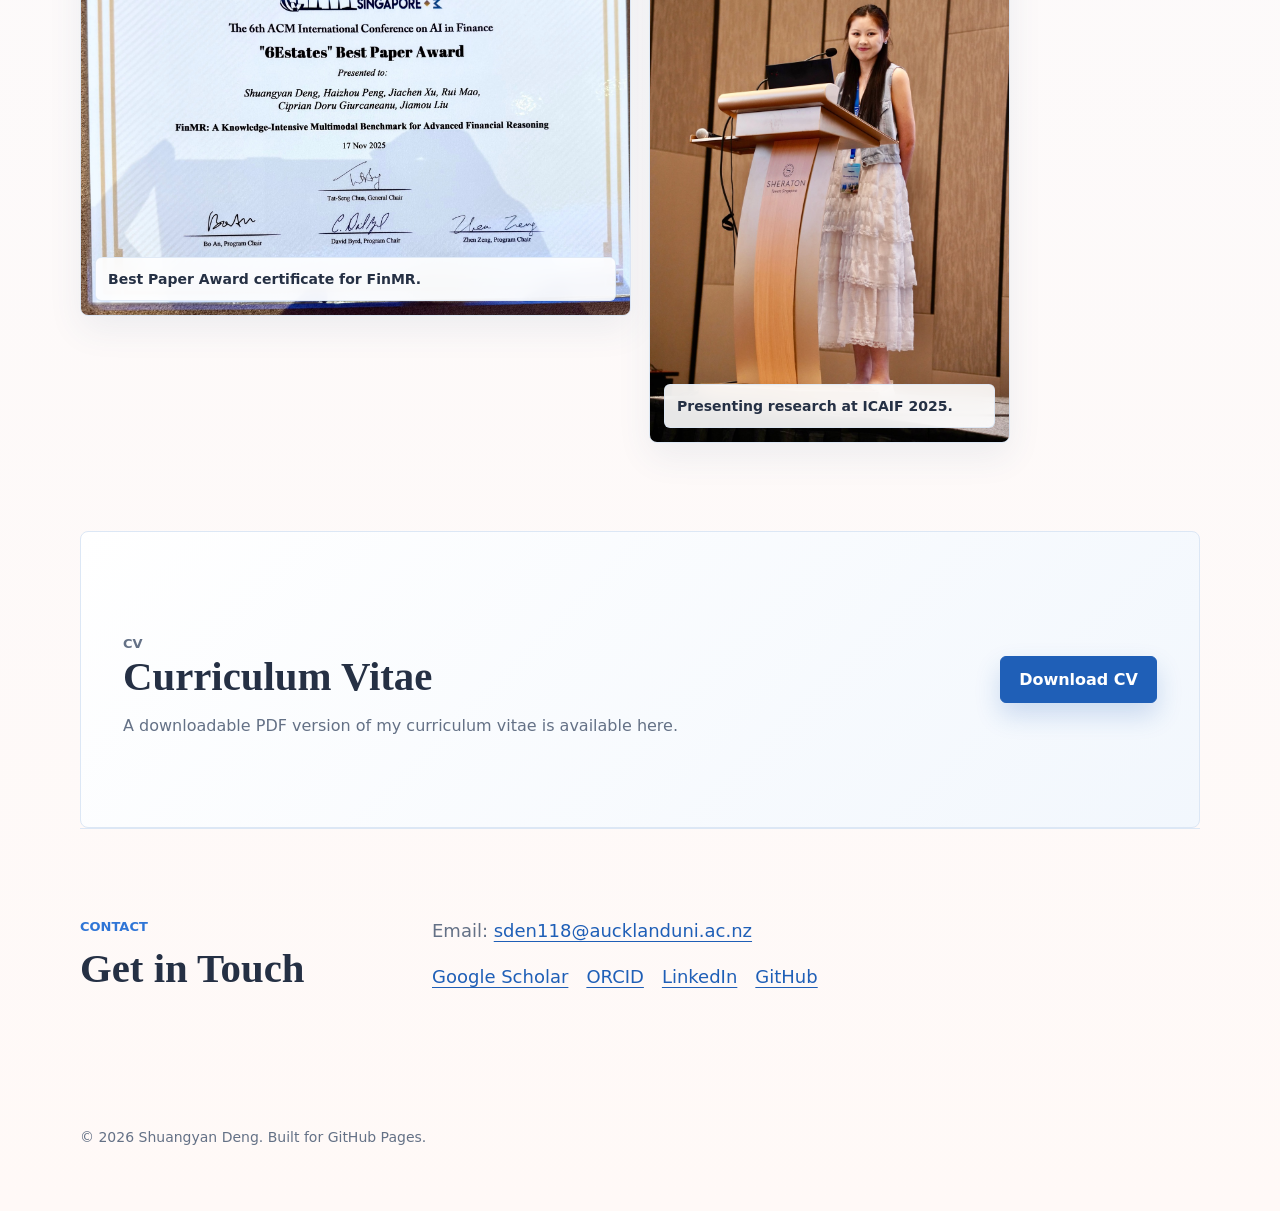
==== commit c686aff0: "oral" ====
--- a/index.html
+++ b/index.html
@@ -168,6 +168,7 @@
               J. Liu. <em>Proceedings of AAAI</em>, 2026.
             </p>
             <p class="pub-links">
+              <span class="status-pill">Oral Presentation</span>
               <a href="https://scholar.google.com/citations?user=f1wok9gAAAAJ&amp;hl=en">Scholar</a>
             </p>
           </li>
